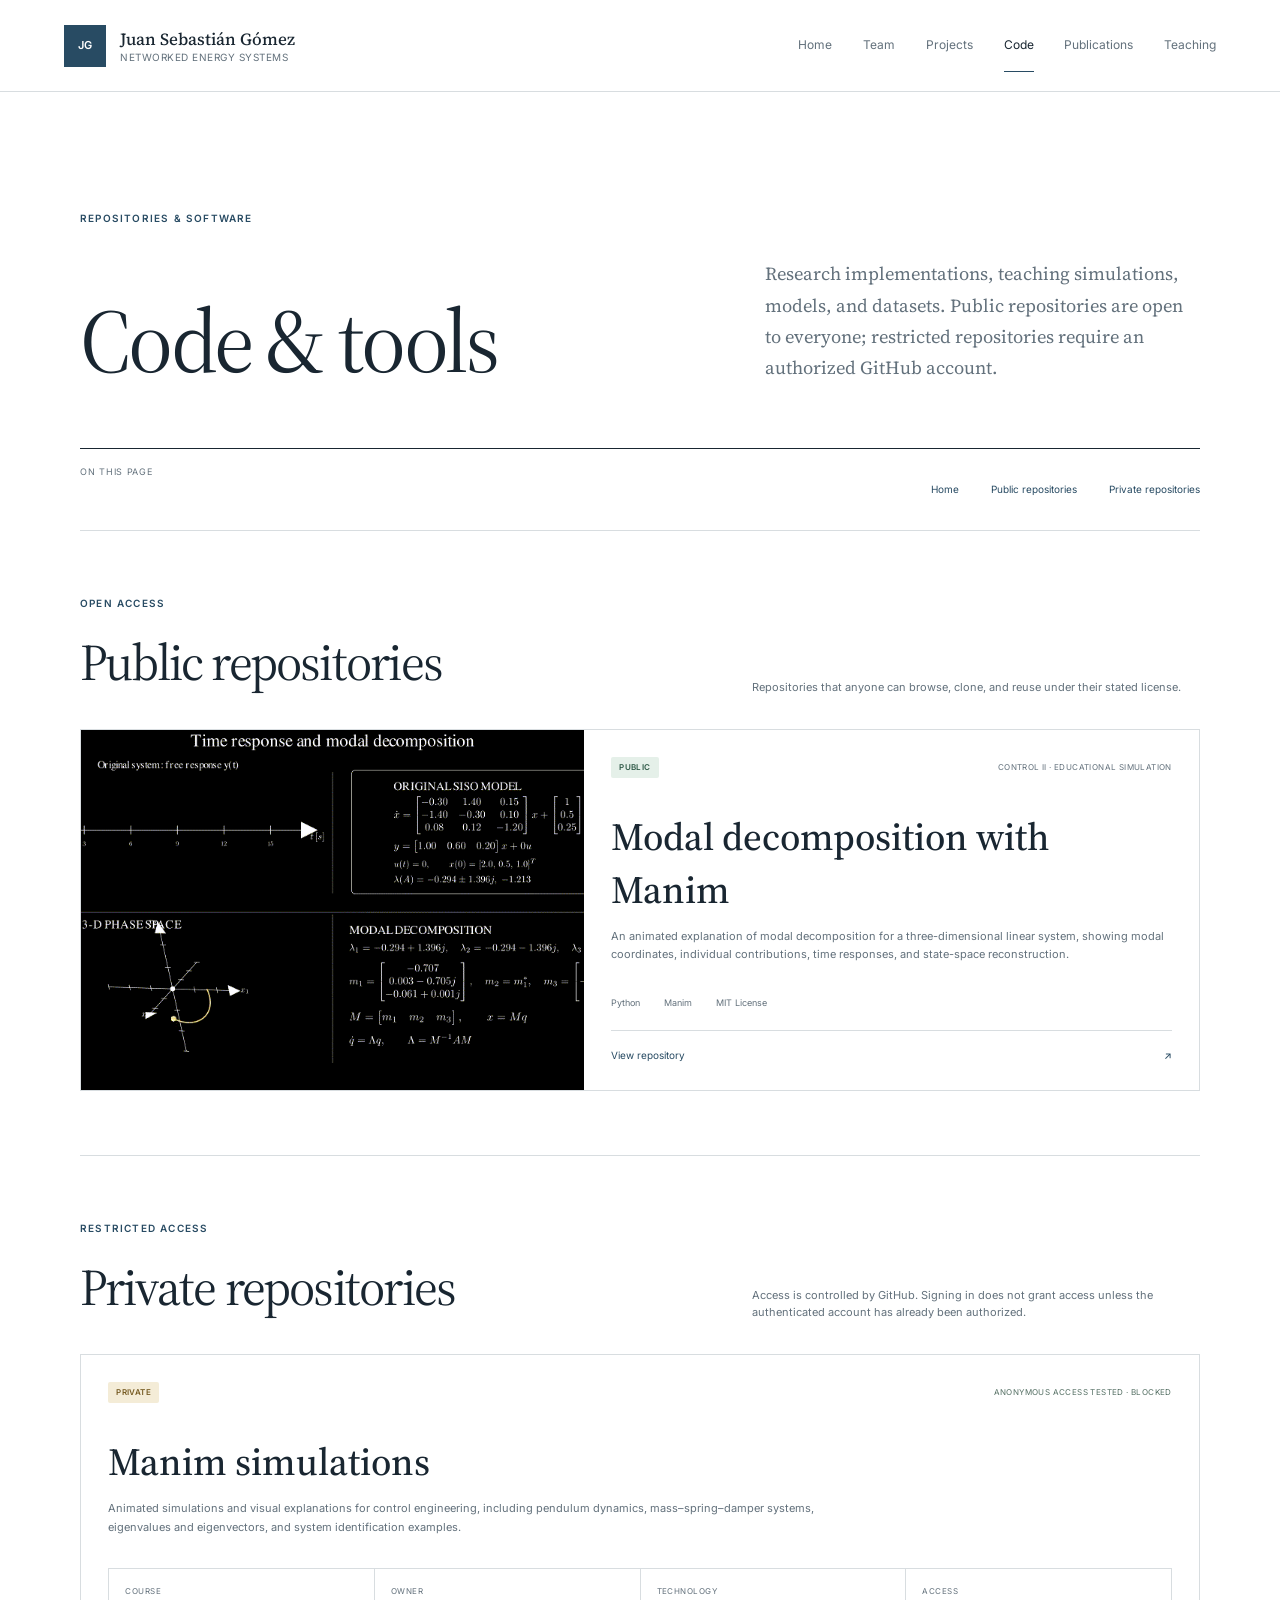
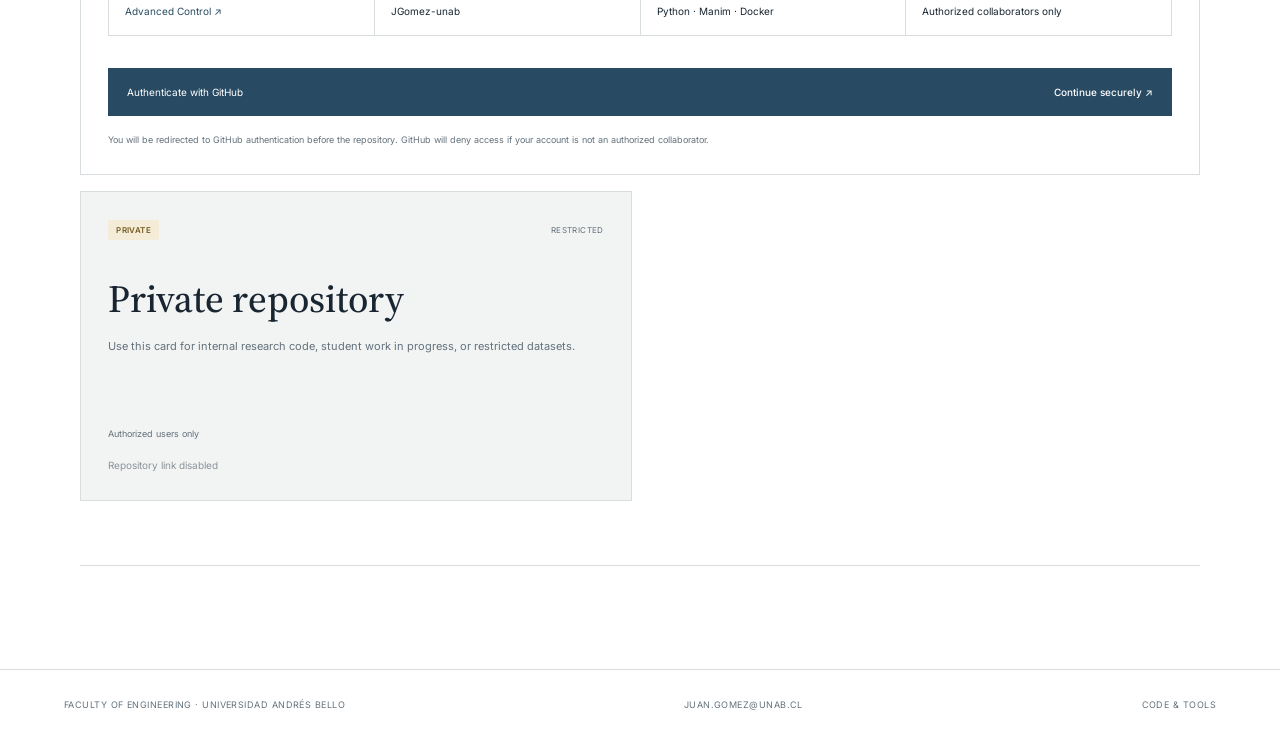
==== code.html @ e2fc790d "Publish Control II modal decomposition example" ====
<!doctype html>
<html lang="en">
<head><meta charset="UTF-8"><meta name="viewport" content="width=device-width,initial-scale=1"><meta name="description" content="Open and restricted code repositories for research and teaching in control and energy systems."><title>Code & Tools | Juan Sebastián Gómez</title><link rel="preconnect" href="https://fonts.googleapis.com"><link rel="preconnect" href="https://fonts.gstatic.com" crossorigin><link href="https://fonts.googleapis.com/css2?family=Inter:wght@400;500;600&family=Source+Serif+4:opsz,wght@8..60,400;8..60,500&display=swap" rel="stylesheet"><link rel="stylesheet" href="styles.css"></head>
<body><a class="skip-link" href="#main">Skip to content</a>
<header class="site-header"><a class="identity" href="index.html"><span class="identity-mark">JG</span><span class="identity-text"><strong>Juan Sebastián Gómez</strong><small>Networked Energy Systems</small></span></a><button class="nav-toggle" type="button" aria-expanded="false" aria-controls="site-nav">Menu</button><nav id="site-nav" aria-label="Main navigation"><a href="index.html">Home</a><a href="team.html">Team</a><a href="projects.html">Projects</a><a class="active" href="code.html">Code</a><a href="publications.html">Publications</a><a href="teaching.html">Teaching</a></nav></header>

<main id="main" class="code-page">
  <header class="listing-intro"><p class="overline">Repositories & software</p><h1>Code & tools</h1><p>Research implementations, teaching simulations, models, and datasets. Public repositories are open to everyone; restricted repositories require an authorized GitHub account.</p></header>
  <nav class="code-index" aria-label="Repository sections"><span>On this page</span><a href="index.html">Home</a><a href="#public-code">Public repositories</a><a href="#private-code">Private repositories</a></nav>

  <section class="repository-group" id="public-code" aria-labelledby="public-code-title">
    <header><p class="overline">Open access</p><h2 id="public-code-title">Public repositories</h2><p>Repositories that anyone can browse, clone, and reuse under their stated license.</p></header>
    <div class="repository-list">
      <article class="repository-card public-repository">
        <a class="repo-thumbnail" href="https://github.com/JGomez-unab/control-II-manim" target="_blank" rel="noreferrer"><img src="assets/modal-decomposition.gif" alt="Animated preview of modal decomposition showing time responses and a three-dimensional phase trajectory"></a>
        <div class="repo-card-body"><div class="repo-top"><span class="visibility public">Public</span><span>Control II · Educational simulation</span></div><h3>Modal decomposition with Manim</h3><p>An animated explanation of modal decomposition for a three-dimensional linear system, showing modal coordinates, individual contributions, time responses, and state-space reconstruction.</p><div class="repo-meta"><span>Python</span><span>Manim</span><span>MIT License</span></div><a class="public-repo-link" href="https://github.com/JGomez-unab/control-II-manim" target="_blank" rel="noreferrer">View repository <strong>↗</strong></a></div>
      </article>
    </div>
  </section>

  <section class="repository-group" id="private-code" aria-labelledby="private-code-title">
    <header><p class="overline">Restricted access</p><h2 id="private-code-title">Private repositories</h2><p>Access is controlled by GitHub. Signing in does not grant access unless the authenticated account has already been authorized.</p></header>
    <div class="repository-list">
      <article class="repository-card featured"><div class="repo-top"><span class="visibility private">Private</span><span class="verified">Anonymous access tested · blocked</span></div><h3>Manim simulations</h3><p>Animated simulations and visual explanations for control engineering, including pendulum dynamics, mass–spring–damper systems, eigenvalues and eigenvectors, and system identification examples.</p><dl class="repo-details"><div><dt>Course</dt><dd><a href="teaching.html#advanced-control">Advanced Control ↗</a></dd></div><div><dt>Owner</dt><dd>JGomez-unab</dd></div><div><dt>Technology</dt><dd>Python · Manim · Docker</dd></div><div><dt>Access</dt><dd>Authorized collaborators only</dd></div></dl><a class="secure-repo-link" href="https://github.com/login?return_to=%2FJGomez-unab%2FManim_simulations" target="_blank" rel="noreferrer"><span>Authenticate with GitHub</span><strong>Continue securely ↗</strong></a><p class="access-note">You will be redirected to GitHub authentication before the repository. GitHub will deny access if your account is not an authorized collaborator.</p></article>
      <article class="repository-card placeholder"><div class="repo-top"><span class="visibility private">Private</span><span>Restricted</span></div><h3>Private repository</h3><p>Use this card for internal research code, student work in progress, or restricted datasets.</p><div class="repo-meta"><span>Authorized users only</span></div><span class="disabled-link" aria-disabled="true">Repository link disabled</span></article>
    </div>
  </section>
</main><footer><p>Faculty of Engineering · Universidad Andrés Bello</p><p>juan.gomez@unab.cl</p><p>Code & tools</p></footer><script src="script.js"></script></body></html>
---- styles.css ----
:root{--ink:#192631;--blue:#284b63;--muted:#63717c;--line:#d8dde0;--soft:#f2f4f4;--paper:#fff;--serif:"Source Serif 4",Georgia,serif;--sans:"Inter",Arial,sans-serif}
*{box-sizing:border-box}body{margin:0;color:var(--ink);background:var(--paper);font:15px/1.6 var(--sans)}a{color:inherit;text-decoration:none}.skip-link{position:fixed;top:-5rem;left:1rem;z-index:100;padding:.7rem 1rem;background:var(--ink);color:white}.skip-link:focus{top:1rem}
.site-header{min-height:92px;padding:0 clamp(1.5rem,5vw,5rem);display:flex;align-items:center;justify-content:space-between;gap:3rem;border-bottom:1px solid var(--line)}.identity{display:flex;align-items:center;gap:.9rem}.identity-mark{width:42px;height:42px;display:grid;place-items:center;color:white;background:var(--blue);font-size:11px;font-weight:600}.identity-text{display:flex;flex-direction:column;line-height:1.35}.identity-text strong{font:500 17px var(--serif)}.identity-text small{color:var(--muted);font-size:10px;letter-spacing:.05em;text-transform:uppercase}nav{display:flex;gap:clamp(1.2rem,2.4vw,2.6rem);font-size:12px}nav a{padding:1rem 0;color:var(--muted);border-bottom:1px solid transparent}nav a:hover,nav a.active{color:var(--ink);border-color:var(--blue)}.nav-toggle{display:none;border:1px solid var(--line);background:white;padding:.5rem .8rem;font:inherit}
.home{width:min(1320px,calc(100% - clamp(3rem,10vw,10rem)));margin:auto;min-height:calc(100vh - 162px);padding:clamp(3rem,7vh,5.5rem) 0;display:grid;grid-template-columns:minmax(0,1.45fr) minmax(340px,.75fr);gap:clamp(4rem,8vw,9rem);align-items:center}.profile{display:grid;grid-template-columns:minmax(190px,31%) 1fr;gap:clamp(2rem,4vw,4rem);align-items:start}.portrait{aspect-ratio:4/5;background:var(--soft);border:1px solid var(--line);display:flex;flex-direction:column;align-items:center;justify-content:center;color:var(--muted)}.portrait span{color:#a6b0b6;font:clamp(2.5rem,5vw,4.5rem) var(--serif)}.portrait small{font-size:9px;letter-spacing:.1em;text-transform:uppercase}.overline{margin:0 0 1.2rem;color:var(--blue);font-size:10px;font-weight:600;letter-spacing:.12em;text-transform:uppercase}h1{margin:0;font:400 clamp(3.3rem,5.5vw,6rem)/.93 var(--serif);letter-spacing:-.045em}.affiliation{margin:1.5rem 0;color:var(--muted);font-size:13px}.affiliation a,.profile-links a{color:var(--blue);border-bottom:1px solid #aebdc7}.biography{max-width:660px;margin:0;color:#46545e;font:clamp(1.05rem,1.4vw,1.25rem)/1.65 var(--serif)}.profile-links{display:flex;flex-wrap:wrap;gap:.65rem 1.5rem;margin-top:1.8rem}.profile-links a{font-size:11px;font-weight:600}.profile-links a:after{content:" ↗"}
.directory{align-self:stretch;display:flex;flex-direction:column;justify-content:center;border-top:1px solid var(--ink)}.directory>.overline{margin:0;padding:1.1rem 0;border-bottom:1px solid var(--line)}.directory-link{display:grid;grid-template-columns:1fr 28px;gap:.35rem 1rem;padding:1.25rem 0;border-bottom:1px solid var(--line);transition:padding .2s,color .2s}.directory-link:hover{padding-left:.6rem;color:var(--blue)}.directory-link span{display:flex;align-items:baseline;gap:1rem}.directory-link small{width:18px;color:#89949b;font-size:9px}.directory-link strong{font:500 20px var(--serif)}.directory-link p{grid-column:1;margin:0 0 0 34px;color:var(--muted);font-size:11px}.directory-link b{grid-column:2;grid-row:1/3;align-self:center;font-size:18px;font-weight:400}
footer{min-height:70px;padding:1.2rem clamp(1.5rem,5vw,5rem);display:flex;justify-content:space-between;align-items:center;gap:2rem;border-top:1px solid var(--line);color:var(--muted);font-size:9px;letter-spacing:.05em;text-transform:uppercase}
@media(max-width:960px){.site-header{min-height:76px}.nav-toggle{display:block}nav{display:none;position:absolute;z-index:20;top:76px;left:0;right:0;padding:1rem 1.5rem;background:white;border-bottom:1px solid var(--line);flex-direction:column;gap:0}nav.open{display:flex}nav a{width:100%}.home{width:min(760px,calc(100% - 3rem));min-height:auto;grid-template-columns:1fr;gap:4rem;padding:4rem 0}.directory{min-height:390px}}
@media(max-width:600px){.identity-text small{display:none}.profile{grid-template-columns:1fr}.portrait{width:150px;aspect-ratio:1}.portrait small{display:none}h1{font-size:clamp(3.2rem,17vw,4.7rem)}footer{align-items:flex-start;flex-direction:column;gap:.25rem}footer p{margin:0}}
@media(prefers-reduced-motion:reduce){.directory-link{transition:none}}

/* Extended profile */
h1{font-size:clamp(2.9rem,4.5vw,4.8rem);line-height:.96;letter-spacing:-.04em}
.affiliation{margin:1.25rem 0}.biography{font-size:clamp(1rem,1.2vw,1.15rem);line-height:1.55}
.profile-facts{margin:1.3rem 0 0;padding:1rem 0;border-top:1px solid var(--line);border-bottom:1px solid var(--line);display:grid;gap:.5rem}
.profile-facts div{display:grid;grid-template-columns:78px 1fr;gap:.75rem}.profile-facts dt{color:var(--muted);font-size:9px;font-weight:600;letter-spacing:.07em;text-transform:uppercase}.profile-facts dd{margin:0;color:#46545e;font-size:11px}.profile-links{margin-top:1.25rem}
.profile-sidebar{display:grid;gap:1.25rem}.scheduled-events{padding-top:1rem;border-top:1px solid var(--ink)}.events-heading{display:flex;align-items:center;justify-content:space-between;gap:1rem}.events-heading h2{margin:0;font:500 16px var(--serif)}.events-heading span{color:var(--blue);font-size:12px}.events-empty{margin:.65rem 0;color:var(--muted);font-size:10px;line-height:1.55}.scheduled-events>a{color:var(--blue);font-size:9px;font-weight:600;text-transform:uppercase;letter-spacing:.05em;border-bottom:1px solid #aebdc7}
@media(max-width:600px){h1{font-size:clamp(2.8rem,14vw,4rem)}.profile-facts div{grid-template-columns:1fr;gap:.1rem}}

/* Research team page */
.team-page{width:min(1240px,calc(100% - clamp(3rem,10vw,10rem)));margin:auto;padding:clamp(4rem,8vw,7rem) 0}.page-intro{display:grid;grid-template-columns:1fr .65fr;gap:clamp(3rem,9vw,9rem);align-items:end;padding-bottom:clamp(4rem,7vw,6rem);border-bottom:1px solid var(--ink)}.page-intro .overline{grid-column:1/-1;margin-bottom:-2rem}.page-intro h1{font-size:clamp(3.5rem,6vw,6.5rem)}.page-intro>p:last-child{margin:0;color:var(--muted);font:clamp(1rem,1.3vw,1.2rem)/1.7 var(--serif)}.team-section{padding:clamp(4rem,7vw,6rem) 0;border-bottom:1px solid var(--line)}.section-title{display:grid;grid-template-columns:1fr auto;align-items:end;margin-bottom:2.5rem}.section-title .overline{grid-column:1/-1}.section-title h2{margin:0;font:400 clamp(2.4rem,4vw,4rem) var(--serif);letter-spacing:-.035em}.section-title>span{color:var(--muted);font-size:10px;text-transform:uppercase;letter-spacing:.06em}.member-grid{display:grid;grid-template-columns:repeat(4,1fr);gap:clamp(1rem,2vw,2rem)}.member-card{min-width:0}.member-photo{aspect-ratio:4/5;display:flex;align-items:center;justify-content:center;background:var(--soft);border:1px solid var(--line);color:#a6b0b6;font:400 2rem var(--serif)}.member-info{padding:1.1rem 0}.member-info p{margin:0 0 .35rem;color:var(--blue);font-size:9px;font-weight:600;text-transform:uppercase;letter-spacing:.07em}.member-info h3{margin:0;font:500 21px var(--serif)}.member-info>span{display:block;min-height:3.2em;margin:.5rem 0;color:var(--muted);font-size:11px}.member-info a{color:var(--blue);font-size:10px;font-weight:600;border-bottom:1px solid #aebdc7}.collaborator-list{display:grid;grid-template-columns:repeat(2,1fr);gap:1px;background:var(--line);border:1px solid var(--line)}.collaborator-list article{display:grid;grid-template-columns:52px 1fr 20px;align-items:center;gap:1rem;padding:1.4rem;background:white}.avatar{width:46px;height:46px;display:grid;place-items:center;background:var(--soft);color:var(--muted);font-size:10px}.collaborator-list h3{margin:0;font:500 18px var(--serif)}.collaborator-list p{margin:.2rem 0 0;color:var(--muted);font-size:10px}.alumni-list{border-top:1px solid var(--line)}.alumni-list article{display:grid;grid-template-columns:70px 1fr 1.2fr 1.2fr 20px;gap:1.5rem;align-items:center;padding:1rem 0;border-bottom:1px solid var(--line)}.alumni-list span{color:var(--muted);font-size:10px}.alumni-list h3{margin:0;font:500 17px var(--serif)}.alumni-list p{margin:0;color:var(--muted);font-size:10px}.gallery-callout{margin-top:clamp(4rem,8vw,7rem);padding:clamp(2rem,5vw,4rem);display:flex;align-items:flex-end;justify-content:space-between;gap:2rem;background:var(--blue);color:white}.gallery-callout .overline{color:#c8d7e0}.gallery-callout h2{margin:.5rem 0 2rem;font:400 clamp(2.5rem,5vw,5rem)/1 var(--serif);letter-spacing:-.035em}.gallery-callout span{font-size:10px;text-transform:uppercase;letter-spacing:.08em;border-bottom:1px solid #aebdc7;padding-bottom:.25rem}.gallery-callout strong{font-size:clamp(2rem,5vw,5rem);font-weight:400}
.section-nav{position:sticky;top:0;z-index:10;display:flex;align-items:center;gap:clamp(1rem,3vw,2.5rem);padding:1rem 0;background:rgba(255,255,255,.96);border-bottom:1px solid var(--line);backdrop-filter:blur(10px)}.section-nav span{margin-right:auto;color:var(--muted);font-size:9px;font-weight:600;letter-spacing:.08em;text-transform:uppercase}.section-nav a{padding:.25rem 0;color:var(--muted);font-size:10px;border-bottom:1px solid transparent}.section-nav a:hover,.section-nav a:focus{color:var(--blue);border-color:var(--blue)}.team-section,.gallery-callout{scroll-margin-top:65px}
@media(max-width:900px){.page-intro{grid-template-columns:1fr}.page-intro .overline{margin-bottom:0}.member-grid{grid-template-columns:repeat(2,1fr)}.alumni-list article{grid-template-columns:55px 1fr 20px}.alumni-list p{grid-column:2}.collaborator-list{grid-template-columns:1fr}}
@media(max-width:520px){.team-page{width:calc(100% - 3rem)}.member-grid{grid-template-columns:1fr 1fr;gap:1.5rem 1rem}.member-info h3{font-size:17px}.section-title{display:block}.section-title>span{display:block;margin-top:.5rem}.gallery-callout{align-items:flex-start}}
@media(max-width:700px){.section-nav{margin-left:-1.5rem;margin-right:-1.5rem;padding-left:1.5rem;padding-right:1.5rem;overflow-x:auto;white-space:nowrap}.section-nav span{display:none}.section-nav a{flex:0 0 auto}}

/* Projects, publications, and student profile */
.projects-page,.publications-page,.student-page{width:min(1120px,calc(100% - clamp(3rem,10vw,10rem)));margin:auto;padding:clamp(4rem,8vw,7rem) 0}.listing-intro{display:grid;grid-template-columns:1fr .7fr;gap:4rem;align-items:end;padding-bottom:4rem;border-bottom:1px solid var(--ink)}.listing-intro .overline{grid-column:1/-1;margin-bottom:-2rem}.listing-intro h1{font-size:clamp(4rem,7vw,7rem)}.listing-intro>p:last-child{margin:0;color:var(--muted);font:1.15rem/1.7 var(--serif)}.listing-intro a{color:var(--blue);border-bottom:1px solid #aebdc7}.project-index,.publication-index{position:sticky;top:0;z-index:8;display:flex;gap:2rem;padding:1rem 0;background:rgba(255,255,255,.96);border-bottom:1px solid var(--line);backdrop-filter:blur(10px)}.project-index span,.publication-index span{margin-right:auto;color:var(--muted);font-size:9px;text-transform:uppercase;letter-spacing:.08em}.project-index a,.publication-index a{font-size:10px;color:var(--blue)}.project-detail{padding:5rem 0;border-bottom:1px solid var(--ink);scroll-margin-top:55px}.project-detail>header{display:grid;grid-template-columns:1fr auto;gap:2rem}.project-meta{margin:0 0 .75rem;color:var(--blue);font-size:9px;text-transform:uppercase;letter-spacing:.08em}.project-detail h2{max-width:800px;margin:0;font:400 clamp(2.3rem,4vw,4rem)/1.05 var(--serif);letter-spacing:-.035em}.project-number{font:400 3rem var(--serif);color:#aab3b9}.project-columns{display:grid;grid-template-columns:1.2fr .8fr;gap:clamp(3rem,8vw,8rem);margin:3rem 0}.project-detail h3{margin:0 0 1rem;font-size:10px;text-transform:uppercase;letter-spacing:.08em}.project-columns p{margin:0;color:#46545e;font:1.05rem/1.7 var(--serif)}.people-list{list-style:none;margin:0;padding:0;border-top:1px solid var(--line)}.people-list li{display:flex;justify-content:space-between;gap:1rem;padding:.7rem 0;border-bottom:1px solid var(--line);font-size:11px}.people-list small{color:var(--muted)}.people-list a{color:var(--blue)}.project-output{margin-top:3rem}.project-output>a{display:grid;grid-template-columns:65px 1fr;gap:.2rem 1.5rem;padding:1.2rem 0;border-top:1px solid var(--line)}.project-output>a:last-child{border-bottom:1px solid var(--line)}.project-output>a>span{grid-row:1/3;color:var(--blue);font-size:9px;text-transform:uppercase}.project-output strong{font:500 17px var(--serif)}.project-output small{color:var(--muted);font-size:10px}.project-memories{margin-top:3rem}.project-memories>div{display:grid;grid-template-columns:90px 1fr 1fr;gap:1rem;padding:1rem;background:var(--soft);border:1px solid var(--line)}.project-memories span{color:var(--blue);font-size:9px;text-transform:uppercase}.project-memories strong{font:500 15px var(--serif)}.project-memories small{color:var(--muted)}.project-memories a{color:var(--blue)}
.project-group{padding-top:4rem;scroll-margin-top:55px}.project-group-title{padding-bottom:2rem;border-bottom:1px solid var(--line)}.project-group-title .overline{margin-bottom:.65rem}.project-group-title>h2{margin:0;font:400 clamp(2.5rem,4vw,4rem) var(--serif);letter-spacing:-.035em}.project-group-title>p:last-child:not(.overline){max-width:560px;margin:1rem 0 0;color:var(--muted);font-size:11px}.former-projects{margin-top:2rem}.former-projects .project-detail:last-child{border-bottom:0}
.publication-year{display:grid;grid-template-columns:150px 1fr;gap:3rem;padding:4rem 0;border-bottom:1px solid var(--line);scroll-margin-top:55px}.publication-year>h2{margin:0;font:400 2.5rem var(--serif);transform:translateX(-2rem)}.bibliography{border-top:1px solid var(--line)}.bibliography>a{display:grid;grid-template-columns:45px 1fr 20px;gap:1rem;padding:1.25rem 0;border-bottom:1px solid var(--line)}.bibliography>a>span{color:var(--muted);font-size:9px}.bibliography h3{margin:0;font:500 17px/1.35 var(--serif)}.bibliography p{margin:.4rem 0 0;color:var(--muted);font-size:10px}.bibliography em{display:block;margin:.25rem 0;color:#46545e;font-size:9px;font-style:normal;font-weight:600}.bibliography small{display:block;color:var(--blue);font-size:9px}.bibliography b{font-weight:400}
.conference-heading{padding:5rem 0 2rem;border-bottom:1px solid var(--ink);scroll-margin-top:55px}.conference-heading .overline{margin-bottom:.5rem}.conference-heading h2{margin:0;color:var(--blue);font:400 clamp(3rem,5vw,5rem) var(--serif);letter-spacing:-.04em}.conference-year{padding-top:3rem}.bibliography .citation{display:grid;grid-template-columns:45px 1fr 20px;gap:1rem;padding:1.25rem 0;border-bottom:1px solid var(--line)}.bibliography .citation>span{color:var(--muted);font-size:9px}.bibliography .citation h3{margin:0;font:500 17px/1.35 var(--serif)}.bibliography .citation p{margin:.4rem 0 0;color:var(--muted);font-size:10px}.bibliography .citation small{color:var(--blue);font-size:9px}.citation.pending{background:var(--soft);padding-left:1rem;padding-right:1rem}
.back-link{display:inline-block;margin-bottom:3rem;color:var(--blue);font-size:10px}.student-hero{display:grid;grid-template-columns:260px 1fr;gap:clamp(3rem,7vw,7rem);align-items:center;padding-bottom:4rem;border-bottom:1px solid var(--ink)}.student-photo{aspect-ratio:4/5;display:grid;place-items:center;background:var(--soft);border:1px solid var(--line);color:#a6b0b6;font:2rem var(--serif)}.student-hero h1{font-size:clamp(3.5rem,6vw,6rem)}.student-lead{max-width:650px;color:#46545e;font:1.2rem/1.6 var(--serif)}.student-contact{display:flex;flex-wrap:wrap;gap:1.5rem}.student-contact a{color:var(--blue);font-size:10px;border-bottom:1px solid #aebdc7}.student-content{display:grid;grid-template-columns:1fr 1fr;gap:clamp(3rem,8vw,8rem);padding:4rem 0}.student-content h2{margin:.5rem 0 1rem;font:400 2.5rem var(--serif)}.student-content>section>p:not(.overline){color:var(--muted);font:1rem/1.7 var(--serif)}.student-facts{margin-top:2rem;border-top:1px solid var(--line)}.student-facts div{display:grid;grid-template-columns:110px 1fr;gap:1rem;padding:.8rem 0;border-bottom:1px solid var(--line)}.student-facts dt{color:var(--muted);font-size:9px;text-transform:uppercase}.student-facts dd{margin:0;font-size:11px}.student-project{display:block;padding:1.2rem;background:var(--soft);border:1px solid var(--line)}.student-project strong{display:block;font:500 17px var(--serif)}.student-project span{display:block;margin-top:.7rem;color:var(--blue);font-size:9px;text-transform:uppercase}.student-content .subheading{margin-top:3rem}.empty-record{padding:1rem;border-top:1px solid var(--line);border-bottom:1px solid var(--line);font-family:var(--sans)!important;font-size:10px!important}
@media(max-width:760px){.listing-intro,.student-hero,.student-content,.project-columns{grid-template-columns:1fr}.listing-intro .overline{margin-bottom:0}.project-index,.publication-index{margin-left:-1.5rem;margin-right:-1.5rem;padding-left:1.5rem;padding-right:1.5rem;overflow-x:auto;white-space:nowrap}.project-index span,.publication-index span{display:none}.project-memories>div{grid-template-columns:1fr}.publication-year{grid-template-columns:1fr;gap:1rem}.publication-year>h2{transform:none}.student-photo{width:180px}.student-facts div{grid-template-columns:90px 1fr}}

/* Teaching */
.teaching-page{width:min(1120px,calc(100% - clamp(3rem,10vw,10rem)));margin:auto;padding:clamp(4rem,8vw,7rem) 0}.teaching-index{position:sticky;top:0;z-index:8;display:flex;gap:2rem;padding:1rem 0;background:rgba(255,255,255,.96);border-bottom:1px solid var(--line);backdrop-filter:blur(10px)}.teaching-index span{margin-right:auto;color:var(--muted);font-size:9px;text-transform:uppercase;letter-spacing:.08em}.teaching-index a{color:var(--blue);font-size:10px}.course-group{padding-top:4rem;scroll-margin-top:55px}.course-group-title{padding-bottom:2rem;border-bottom:1px solid var(--ink)}.course-group-title .overline{margin-bottom:.5rem}.course-group-title h2{margin:0;font:400 clamp(2.5rem,4vw,4rem) var(--serif);letter-spacing:-.035em}.course-card{display:grid;grid-template-columns:100px minmax(0,1fr) 190px;gap:clamp(2rem,5vw,5rem);padding:2.5rem 0;border-bottom:1px solid var(--line)}.course-code>span{display:block;color:#aab3b9;font:400 2.5rem var(--serif)}.course-code>small{display:block;margin-top:.5rem;color:var(--muted);font-size:8px;text-transform:uppercase;letter-spacing:.06em}.course-main>p:first-child{margin:0 0 .5rem;color:var(--blue);font-size:9px;text-transform:uppercase;letter-spacing:.07em}.course-main h2{margin:0;font:500 clamp(1.8rem,3vw,2.8rem) var(--serif)}.course-main>p:not(:first-child){max-width:650px;margin:1rem 0;color:#46545e;font:1rem/1.65 var(--serif)}.course-topics{display:flex;flex-wrap:wrap;gap:.4rem}.course-topics span{padding:.3rem .55rem;background:var(--soft);border:1px solid var(--line);color:var(--muted);font-size:8px;text-transform:uppercase;letter-spacing:.04em}.course-card aside{border-left:1px solid var(--line);padding-left:1.5rem}.course-card aside h3{margin:0 0 .7rem;font-size:9px;text-transform:uppercase;letter-spacing:.08em}.course-card aside a{display:flex;justify-content:space-between;gap:.5rem;padding:.55rem 0;border-bottom:1px solid var(--line);color:var(--blue);font-size:9px}.course-card aside a span{color:var(--muted);font-size:8px}.course-card aside p{color:var(--muted);font-size:10px}
@media(max-width:760px){.teaching-index{margin-left:-1.5rem;margin-right:-1.5rem;padding-left:1.5rem;padding-right:1.5rem;overflow-x:auto;white-space:nowrap}.teaching-index>span{display:none}.course-card{grid-template-columns:55px 1fr}.course-card aside{grid-column:2;border-left:0;padding-left:0}.course-code>span{font-size:2rem}}

/* Code repositories */
.code-page{width:min(1120px,calc(100% - clamp(3rem,10vw,10rem)));margin:auto;padding:clamp(4rem,8vw,7rem) 0}.code-index{position:sticky;top:0;z-index:8;display:flex;gap:2rem;padding:1rem 0;background:rgba(255,255,255,.96);border-bottom:1px solid var(--line);backdrop-filter:blur(10px)}.code-index>span{margin-right:auto;color:var(--muted);font-size:9px;text-transform:uppercase;letter-spacing:.08em}.code-index a{color:var(--blue);font-size:10px}.repository-group{padding:4rem 0;border-bottom:1px solid var(--line);scroll-margin-top:55px}.repository-group>header{display:grid;grid-template-columns:1fr .7fr;gap:2rem;align-items:end;margin-bottom:2rem}.repository-group>header .overline{grid-column:1/-1;margin-bottom:-1rem}.repository-group>header h2{margin:0;font:400 clamp(2.5rem,4vw,4rem) var(--serif);letter-spacing:-.035em}.repository-group>header>p:last-child{margin:0;color:var(--muted);font-size:11px}.repository-list{display:grid;grid-template-columns:repeat(2,1fr);gap:1rem}.repository-card{min-height:310px;padding:1.7rem;border:1px solid var(--line);display:flex;flex-direction:column}.repository-card.featured{grid-column:1/-1;min-height:0}.repo-top{display:flex;align-items:center;justify-content:space-between;gap:1rem;color:var(--muted);font-size:8px;text-transform:uppercase;letter-spacing:.05em}.visibility{padding:.25rem .5rem;border-radius:2px;font-weight:600}.visibility.public{color:#315b49;background:#e5f0e9}.visibility.private{color:#775c24;background:#f4ecd7}.verified{color:#557064}.repository-card h3{margin:2rem 0 .7rem;font:500 clamp(1.6rem,3vw,2.5rem) var(--serif)}.repository-card>p{max-width:760px;margin:0;color:var(--muted);font-size:11px;line-height:1.7}.repo-meta{display:flex;gap:1.5rem;margin-top:auto;padding-top:2rem;color:var(--muted);font-size:9px}.disabled-link{display:inline-block;margin-top:1rem;color:#8b949a;font-size:10px}.repo-details{display:grid;grid-template-columns:repeat(4,1fr);gap:1px;margin:2rem 0;background:var(--line);border:1px solid var(--line)}.repo-details div{padding:1rem;background:white}.repo-details dt{color:var(--muted);font-size:8px;text-transform:uppercase;letter-spacing:.06em}.repo-details dd{margin:.3rem 0 0;font-size:10px}.repo-details a{color:var(--blue)}.secure-repo-link{display:flex;align-items:center;justify-content:space-between;gap:1rem;padding:1rem 1.2rem;background:var(--blue);color:white;font-size:10px}.secure-repo-link strong{font-weight:500}.access-note{margin-top:1rem!important;font-size:9px!important}.repository-card.placeholder{background:var(--soft)}
.repository-card.public-repository{grid-column:1/-1;padding:0;display:grid;grid-template-columns:minmax(320px,.9fr) 1.1fr;overflow:hidden}.repo-thumbnail{display:block;min-height:320px;background:#000}.repo-thumbnail img{width:100%;height:100%;display:block;object-fit:cover}.repo-card-body{padding:1.7rem;display:flex;flex-direction:column}.repo-card-body h3{margin:2rem 0 .7rem;font:500 clamp(1.6rem,3vw,2.5rem) var(--serif)}.repo-card-body>p{margin:0;color:var(--muted);font-size:11px;line-height:1.7}.public-repo-link{display:flex;justify-content:space-between;margin-top:1.2rem;padding-top:1rem;border-top:1px solid var(--line);color:var(--blue);font-size:10px}.public-repo-link strong{font-weight:500}
@media(max-width:760px){.code-index{margin-left:-1.5rem;margin-right:-1.5rem;padding-left:1.5rem;padding-right:1.5rem;overflow-x:auto;white-space:nowrap}.code-index>span{display:none}.repository-group>header,.repository-list{grid-template-columns:1fr}.repository-group>header .overline{margin-bottom:0}.repository-card.featured{grid-column:auto}.repository-card.public-repository{grid-column:auto;grid-template-columns:1fr}.repo-thumbnail{min-height:220px}.repo-details{grid-template-columns:1fr 1fr}.secure-repo-link{align-items:flex-start;flex-direction:column}}
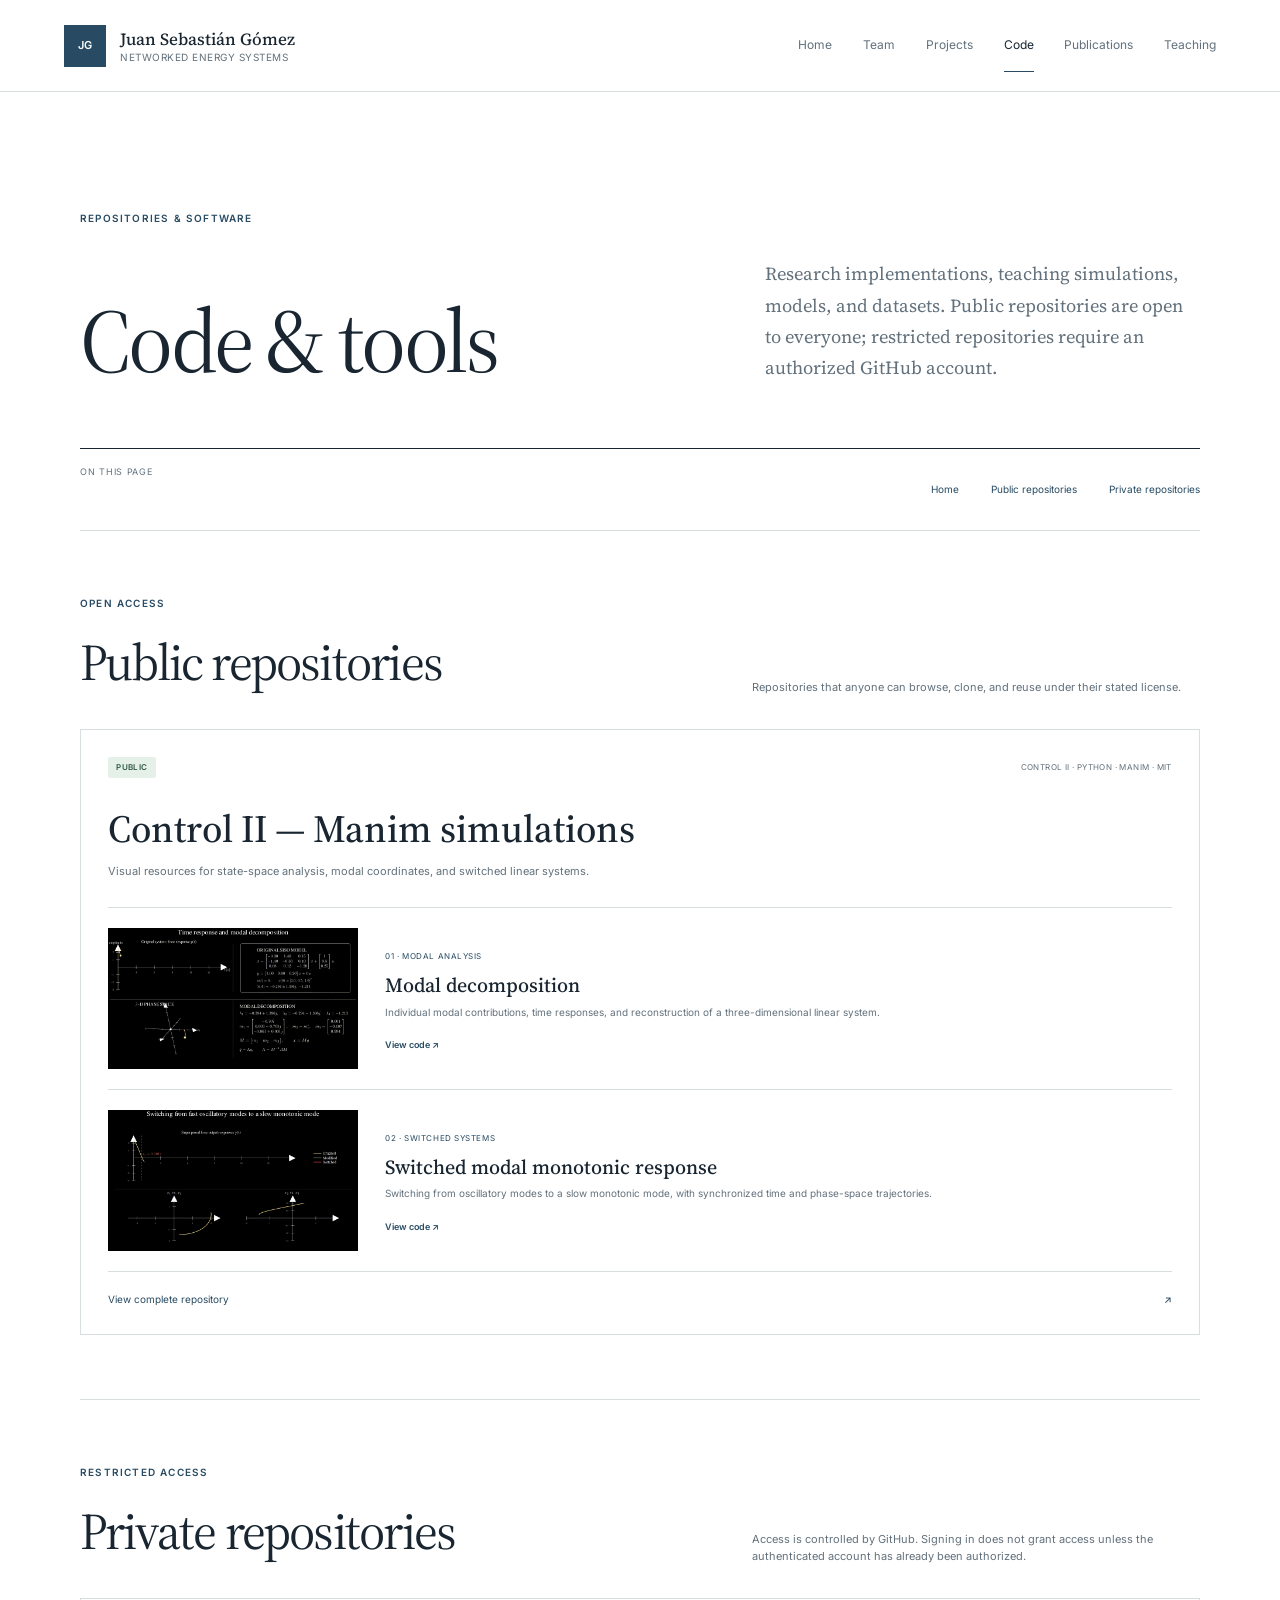
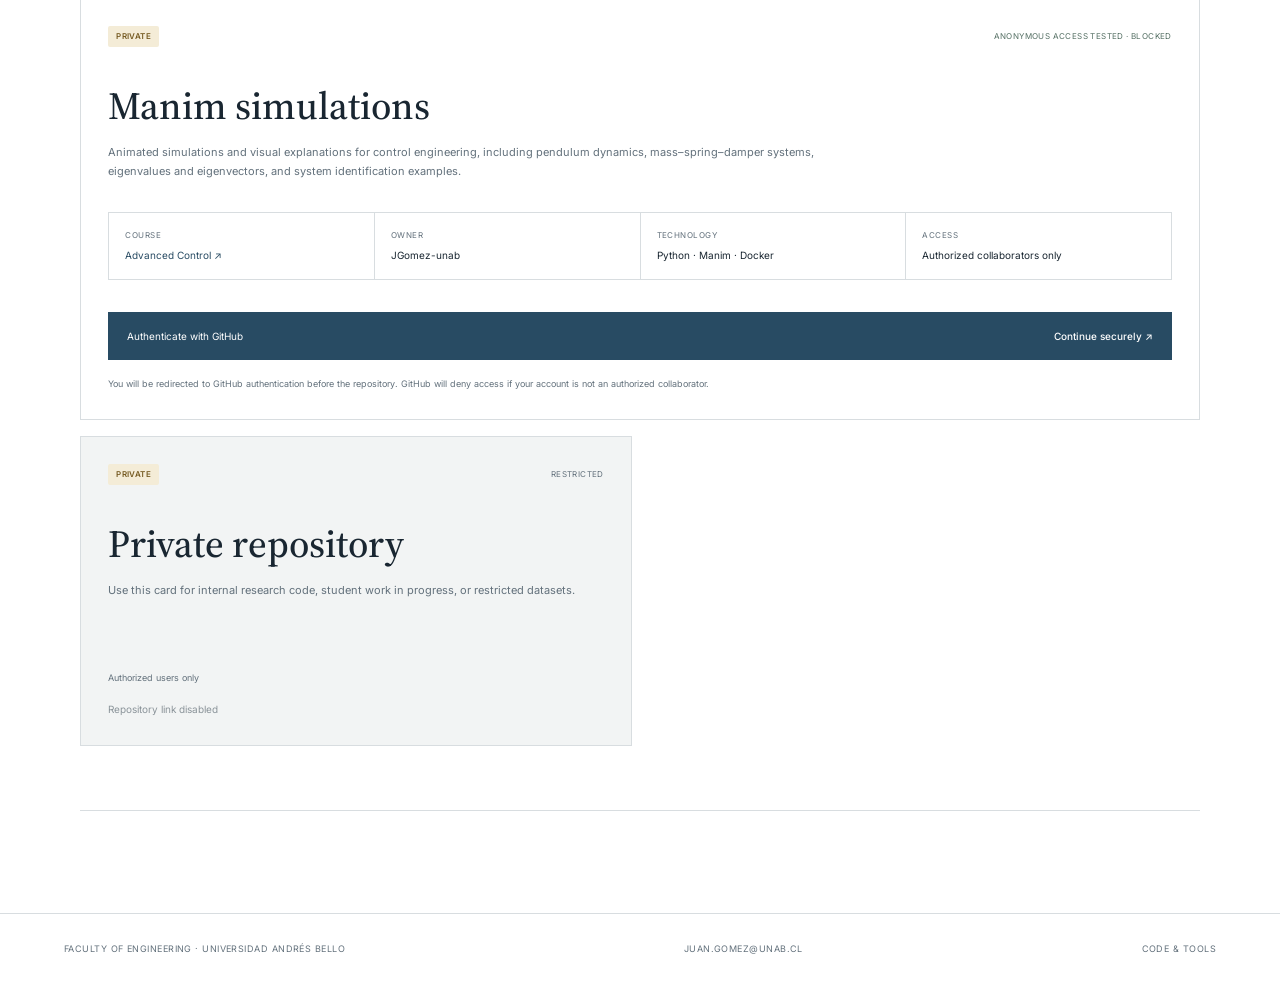
==== commit e1999f54: "Add switched modal animation to code gallery" ====
--- a/code.html
+++ b/code.html
@@ -12,8 +12,12 @@
     <header><p class="overline">Open access</p><h2 id="public-code-title">Public repositories</h2><p>Repositories that anyone can browse, clone, and reuse under their stated license.</p></header>
     <div class="repository-list">
       <article class="repository-card public-repository">
-        <a class="repo-thumbnail" href="https://github.com/JGomez-unab/control-II-manim" target="_blank" rel="noreferrer"><img src="assets/modal-decomposition.gif" alt="Animated preview of modal decomposition showing time responses and a three-dimensional phase trajectory"></a>
-        <div class="repo-card-body"><div class="repo-top"><span class="visibility public">Public</span><span>Control II · Educational simulation</span></div><h3>Modal decomposition with Manim</h3><p>An animated explanation of modal decomposition for a three-dimensional linear system, showing modal coordinates, individual contributions, time responses, and state-space reconstruction.</p><div class="repo-meta"><span>Python</span><span>Manim</span><span>MIT License</span></div><a class="public-repo-link" href="https://github.com/JGomez-unab/control-II-manim" target="_blank" rel="noreferrer">View repository <strong>↗</strong></a></div>
+        <header class="repo-card-heading"><div class="repo-top"><span class="visibility public">Public</span><span>Control II · Python · Manim · MIT</span></div><h3>Control II — Manim simulations</h3><p>Visual resources for state-space analysis, modal coordinates, and switched linear systems.</p></header>
+        <div class="simulation-list">
+          <a class="simulation-row" href="https://github.com/JGomez-unab/control-II-manim/blob/master/modal_decomposition.py" target="_blank" rel="noreferrer"><img src="assets/modal-decomposition.gif" alt="Animated preview of modal decomposition"><div><span>01 · Modal analysis</span><h4>Modal decomposition</h4><p>Individual modal contributions, time responses, and reconstruction of a three-dimensional linear system.</p><strong>View code ↗</strong></div></a>
+          <a class="simulation-row" href="https://github.com/JGomez-unab/control-II-manim/blob/master/switched_modal_monotonic.py" target="_blank" rel="noreferrer"><img src="assets/switched-modal-monotonic.gif" alt="Animated preview of a switched modal state-space response"><div><span>02 · Switched systems</span><h4>Switched modal monotonic response</h4><p>Switching from oscillatory modes to a slow monotonic mode, with synchronized time and phase-space trajectories.</p><strong>View code ↗</strong></div></a>
+        </div>
+        <a class="public-repo-link" href="https://github.com/JGomez-unab/control-II-manim" target="_blank" rel="noreferrer">View complete repository <strong>↗</strong></a>
       </article>
     </div>
   </section>
--- a/styles.css
+++ b/styles.css
@@ -37,5 +37,5 @@
 
 /* Code repositories */
 .code-page{width:min(1120px,calc(100% - clamp(3rem,10vw,10rem)));margin:auto;padding:clamp(4rem,8vw,7rem) 0}.code-index{position:sticky;top:0;z-index:8;display:flex;gap:2rem;padding:1rem 0;background:rgba(255,255,255,.96);border-bottom:1px solid var(--line);backdrop-filter:blur(10px)}.code-index>span{margin-right:auto;color:var(--muted);font-size:9px;text-transform:uppercase;letter-spacing:.08em}.code-index a{color:var(--blue);font-size:10px}.repository-group{padding:4rem 0;border-bottom:1px solid var(--line);scroll-margin-top:55px}.repository-group>header{display:grid;grid-template-columns:1fr .7fr;gap:2rem;align-items:end;margin-bottom:2rem}.repository-group>header .overline{grid-column:1/-1;margin-bottom:-1rem}.repository-group>header h2{margin:0;font:400 clamp(2.5rem,4vw,4rem) var(--serif);letter-spacing:-.035em}.repository-group>header>p:last-child{margin:0;color:var(--muted);font-size:11px}.repository-list{display:grid;grid-template-columns:repeat(2,1fr);gap:1rem}.repository-card{min-height:310px;padding:1.7rem;border:1px solid var(--line);display:flex;flex-direction:column}.repository-card.featured{grid-column:1/-1;min-height:0}.repo-top{display:flex;align-items:center;justify-content:space-between;gap:1rem;color:var(--muted);font-size:8px;text-transform:uppercase;letter-spacing:.05em}.visibility{padding:.25rem .5rem;border-radius:2px;font-weight:600}.visibility.public{color:#315b49;background:#e5f0e9}.visibility.private{color:#775c24;background:#f4ecd7}.verified{color:#557064}.repository-card h3{margin:2rem 0 .7rem;font:500 clamp(1.6rem,3vw,2.5rem) var(--serif)}.repository-card>p{max-width:760px;margin:0;color:var(--muted);font-size:11px;line-height:1.7}.repo-meta{display:flex;gap:1.5rem;margin-top:auto;padding-top:2rem;color:var(--muted);font-size:9px}.disabled-link{display:inline-block;margin-top:1rem;color:#8b949a;font-size:10px}.repo-details{display:grid;grid-template-columns:repeat(4,1fr);gap:1px;margin:2rem 0;background:var(--line);border:1px solid var(--line)}.repo-details div{padding:1rem;background:white}.repo-details dt{color:var(--muted);font-size:8px;text-transform:uppercase;letter-spacing:.06em}.repo-details dd{margin:.3rem 0 0;font-size:10px}.repo-details a{color:var(--blue)}.secure-repo-link{display:flex;align-items:center;justify-content:space-between;gap:1rem;padding:1rem 1.2rem;background:var(--blue);color:white;font-size:10px}.secure-repo-link strong{font-weight:500}.access-note{margin-top:1rem!important;font-size:9px!important}.repository-card.placeholder{background:var(--soft)}
-.repository-card.public-repository{grid-column:1/-1;padding:0;display:grid;grid-template-columns:minmax(320px,.9fr) 1.1fr;overflow:hidden}.repo-thumbnail{display:block;min-height:320px;background:#000}.repo-thumbnail img{width:100%;height:100%;display:block;object-fit:cover}.repo-card-body{padding:1.7rem;display:flex;flex-direction:column}.repo-card-body h3{margin:2rem 0 .7rem;font:500 clamp(1.6rem,3vw,2.5rem) var(--serif)}.repo-card-body>p{margin:0;color:var(--muted);font-size:11px;line-height:1.7}.public-repo-link{display:flex;justify-content:space-between;margin-top:1.2rem;padding-top:1rem;border-top:1px solid var(--line);color:var(--blue);font-size:10px}.public-repo-link strong{font-weight:500}
-@media(max-width:760px){.code-index{margin-left:-1.5rem;margin-right:-1.5rem;padding-left:1.5rem;padding-right:1.5rem;overflow-x:auto;white-space:nowrap}.code-index>span{display:none}.repository-group>header,.repository-list{grid-template-columns:1fr}.repository-group>header .overline{margin-bottom:0}.repository-card.featured{grid-column:auto}.repository-card.public-repository{grid-column:auto;grid-template-columns:1fr}.repo-thumbnail{min-height:220px}.repo-details{grid-template-columns:1fr 1fr}.secure-repo-link{align-items:flex-start;flex-direction:column}}
+.repository-card.public-repository{grid-column:1/-1;padding:1.7rem;display:block;min-height:0}.repo-card-heading h3{margin:1.5rem 0 .5rem;font:500 clamp(1.6rem,3vw,2.5rem) var(--serif)}.repo-card-heading>p{margin:0;color:var(--muted);font-size:11px}.simulation-list{margin-top:1.7rem;border-top:1px solid var(--line)}.simulation-row{display:grid;grid-template-columns:250px 1fr;gap:1.7rem;align-items:center;padding:1.25rem 0;border-bottom:1px solid var(--line)}.simulation-row img{width:250px;aspect-ratio:16/9;display:block;object-fit:cover;background:#000}.simulation-row>div>span{color:var(--blue);font-size:8px;text-transform:uppercase;letter-spacing:.07em}.simulation-row h4{margin:.3rem 0;font:500 20px var(--serif)}.simulation-row p{margin:0 0 .7rem;max-width:590px;color:var(--muted);font-size:10px;line-height:1.6}.simulation-row strong{color:var(--blue);font-size:9px;font-weight:600}.public-repo-link{display:flex;justify-content:space-between;margin-top:1.2rem;color:var(--blue);font-size:10px}.public-repo-link strong{font-weight:500}
+@media(max-width:760px){.code-index{margin-left:-1.5rem;margin-right:-1.5rem;padding-left:1.5rem;padding-right:1.5rem;overflow-x:auto;white-space:nowrap}.code-index>span{display:none}.repository-group>header,.repository-list{grid-template-columns:1fr}.repository-group>header .overline{margin-bottom:0}.repository-card.featured{grid-column:auto}.repository-card.public-repository{grid-column:auto}.simulation-row{grid-template-columns:1fr}.simulation-row img{width:100%;max-width:360px}.repo-details{grid-template-columns:1fr 1fr}.secure-repo-link{align-items:flex-start;flex-direction:column}}
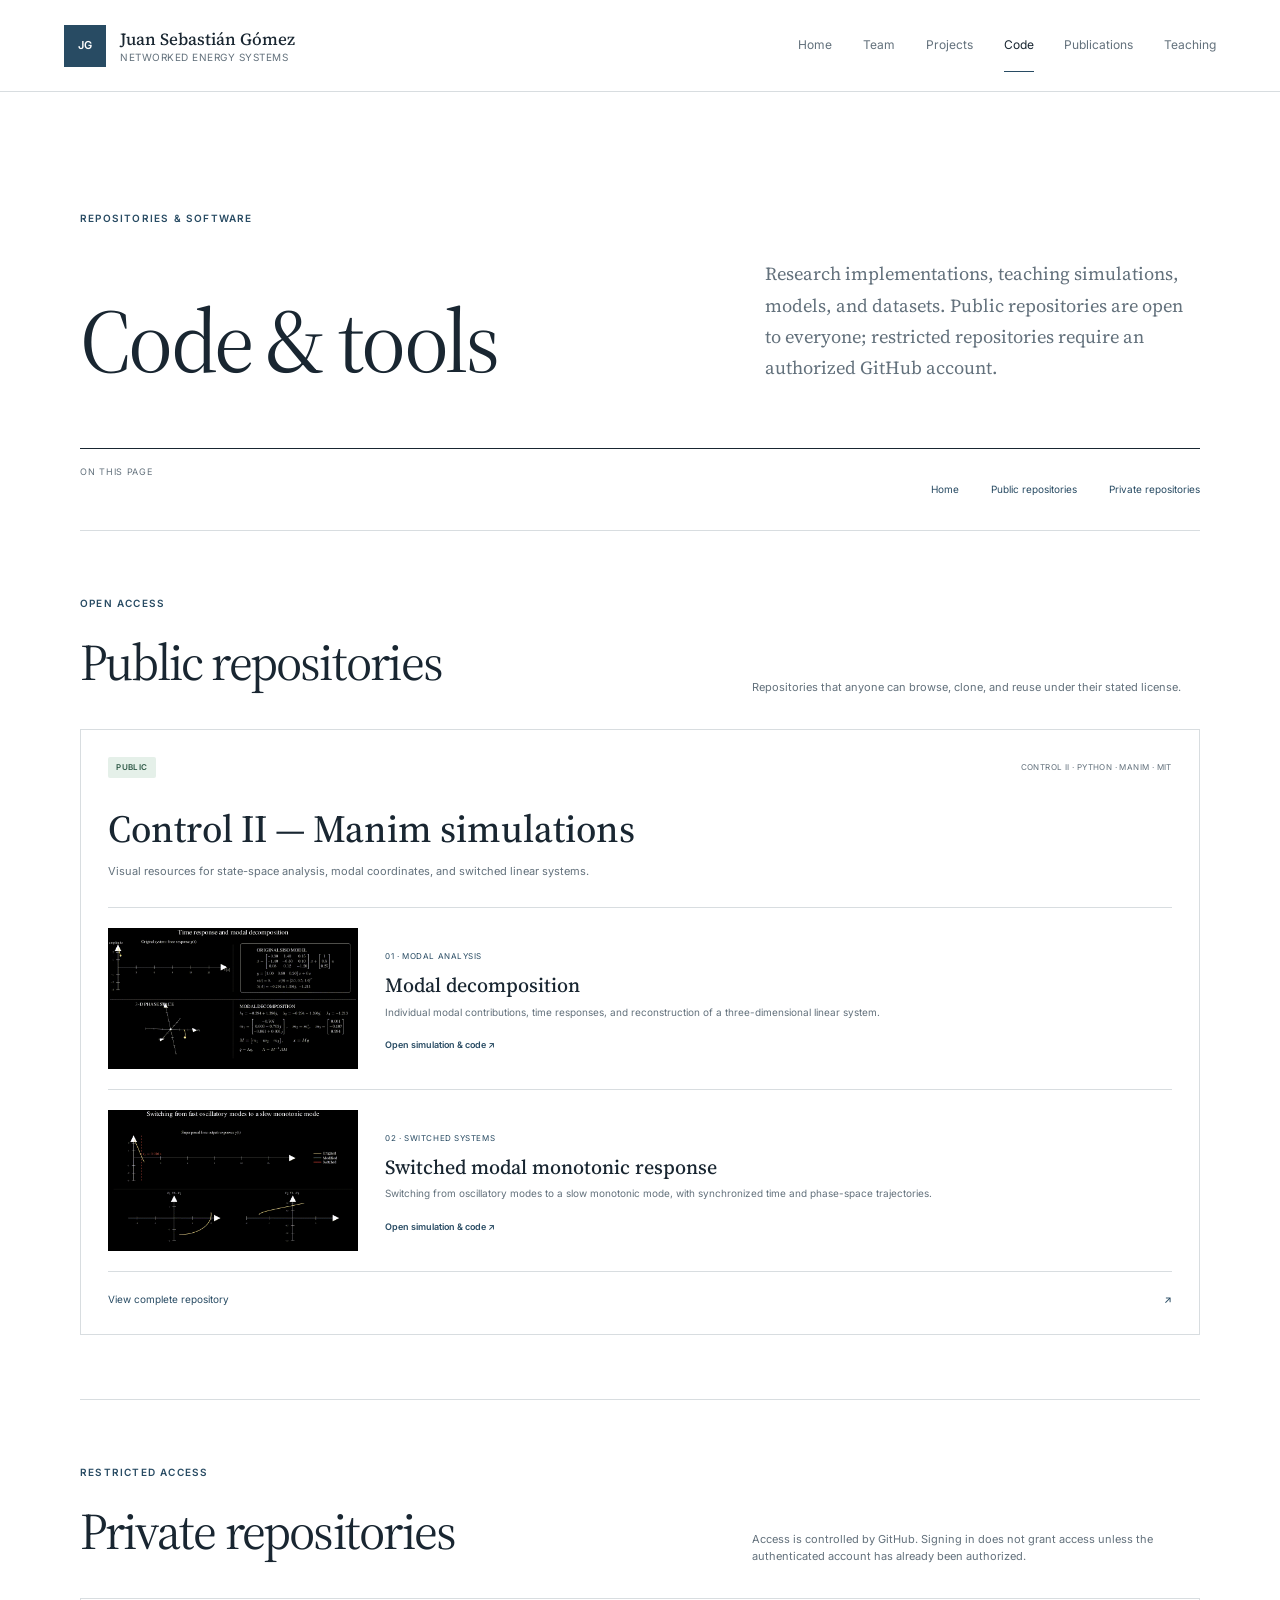
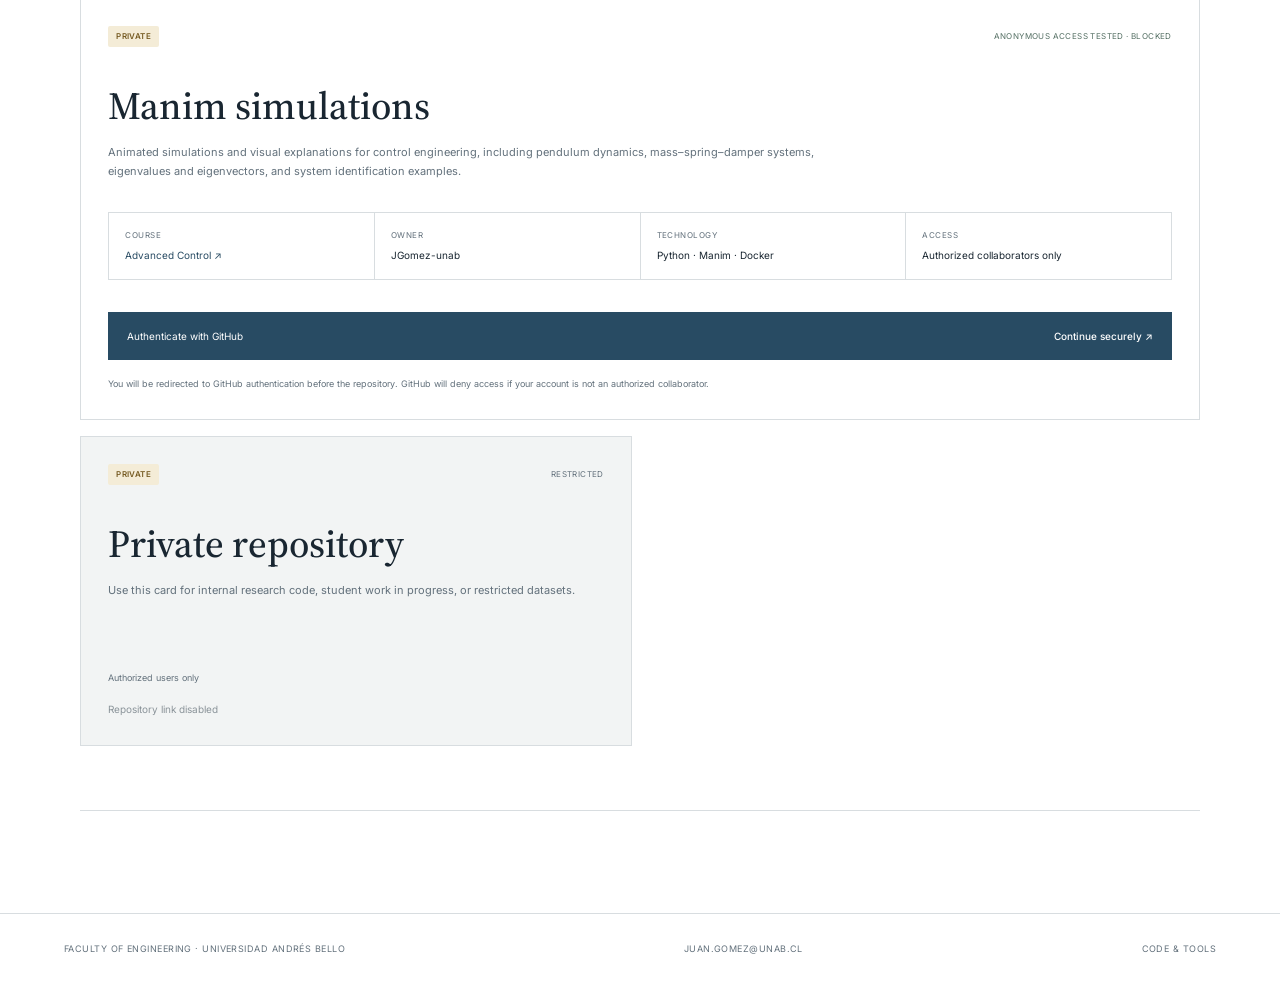
==== commit f64f79f1: "Open code links on large GIF previews" ====
--- a/code.html
+++ b/code.html
@@ -14,8 +14,8 @@
       <article class="repository-card public-repository">
         <header class="repo-card-heading"><div class="repo-top"><span class="visibility public">Public</span><span>Control II · Python · Manim · MIT</span></div><h3>Control II — Manim simulations</h3><p>Visual resources for state-space analysis, modal coordinates, and switched linear systems.</p></header>
         <div class="simulation-list">
-          <a class="simulation-row" href="https://github.com/JGomez-unab/control-II-manim/blob/master/modal_decomposition.py" target="_blank" rel="noreferrer"><img src="assets/modal-decomposition.gif" alt="Animated preview of modal decomposition"><div><span>01 · Modal analysis</span><h4>Modal decomposition</h4><p>Individual modal contributions, time responses, and reconstruction of a three-dimensional linear system.</p><strong>View code ↗</strong></div></a>
-          <a class="simulation-row" href="https://github.com/JGomez-unab/control-II-manim/blob/master/switched_modal_monotonic.py" target="_blank" rel="noreferrer"><img src="assets/switched-modal-monotonic.gif" alt="Animated preview of a switched modal state-space response"><div><span>02 · Switched systems</span><h4>Switched modal monotonic response</h4><p>Switching from oscillatory modes to a slow monotonic mode, with synchronized time and phase-space trajectories.</p><strong>View code ↗</strong></div></a>
+          <a class="simulation-row" href="https://github.com/JGomez-unab/control-II-manim#modal-decomposition" target="_blank" rel="noreferrer"><img src="assets/modal-decomposition.gif" alt="Animated preview of modal decomposition"><div><span>01 · Modal analysis</span><h4>Modal decomposition</h4><p>Individual modal contributions, time responses, and reconstruction of a three-dimensional linear system.</p><strong>Open simulation & code ↗</strong></div></a>
+          <a class="simulation-row" href="https://github.com/JGomez-unab/control-II-manim#switched-modal-response" target="_blank" rel="noreferrer"><img src="assets/switched-modal-monotonic.gif" alt="Animated preview of a switched modal state-space response"><div><span>02 · Switched systems</span><h4>Switched modal monotonic response</h4><p>Switching from oscillatory modes to a slow monotonic mode, with synchronized time and phase-space trajectories.</p><strong>Open simulation & code ↗</strong></div></a>
         </div>
         <a class="public-repo-link" href="https://github.com/JGomez-unab/control-II-manim" target="_blank" rel="noreferrer">View complete repository <strong>↗</strong></a>
       </article>
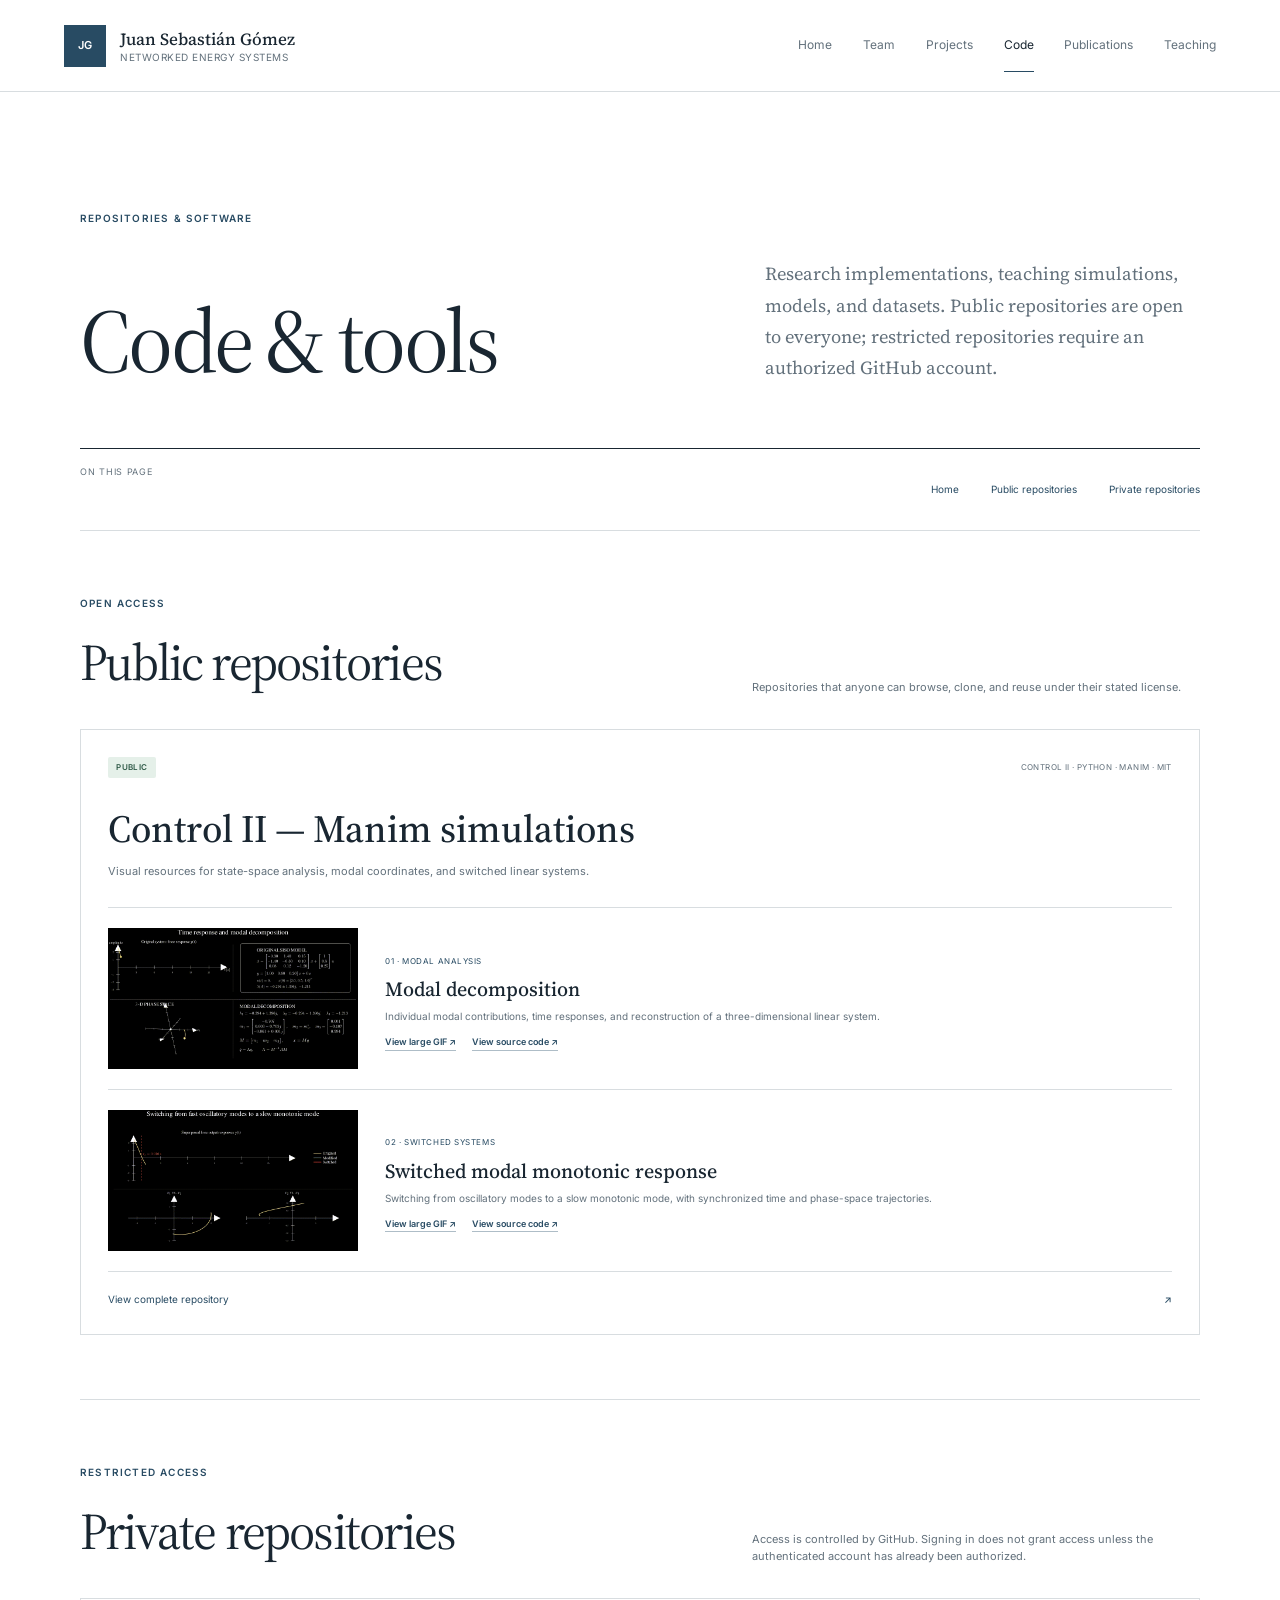
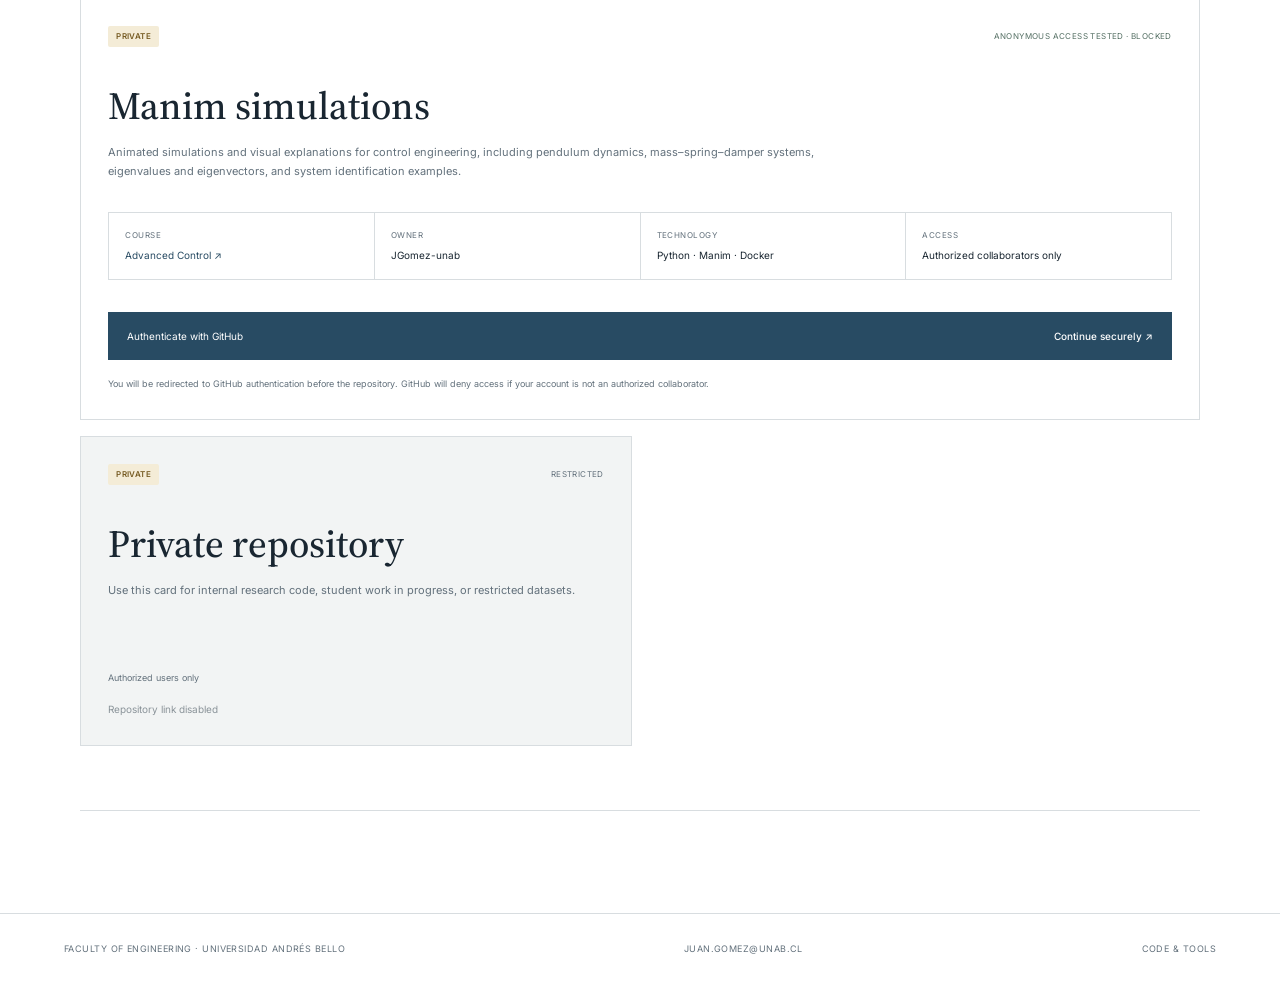
==== commit f6c3a46d: "Separate large GIF and source code links" ====
--- a/code.html
+++ b/code.html
@@ -14,8 +14,8 @@
       <article class="repository-card public-repository">
         <header class="repo-card-heading"><div class="repo-top"><span class="visibility public">Public</span><span>Control II · Python · Manim · MIT</span></div><h3>Control II — Manim simulations</h3><p>Visual resources for state-space analysis, modal coordinates, and switched linear systems.</p></header>
         <div class="simulation-list">
-          <a class="simulation-row" href="https://github.com/JGomez-unab/control-II-manim#modal-decomposition" target="_blank" rel="noreferrer"><img src="assets/modal-decomposition.gif" alt="Animated preview of modal decomposition"><div><span>01 · Modal analysis</span><h4>Modal decomposition</h4><p>Individual modal contributions, time responses, and reconstruction of a three-dimensional linear system.</p><strong>Open simulation & code ↗</strong></div></a>
-          <a class="simulation-row" href="https://github.com/JGomez-unab/control-II-manim#switched-modal-response" target="_blank" rel="noreferrer"><img src="assets/switched-modal-monotonic.gif" alt="Animated preview of a switched modal state-space response"><div><span>02 · Switched systems</span><h4>Switched modal monotonic response</h4><p>Switching from oscillatory modes to a slow monotonic mode, with synchronized time and phase-space trajectories.</p><strong>Open simulation & code ↗</strong></div></a>
+          <article class="simulation-row"><a class="simulation-image" href="https://github.com/JGomez-unab/control-II-manim/blob/master/assets/modal-decomposition.gif" target="_blank" rel="noreferrer"><img src="assets/modal-decomposition.gif" alt="Animated preview of modal decomposition"></a><div><span>01 · Modal analysis</span><h4>Modal decomposition</h4><p>Individual modal contributions, time responses, and reconstruction of a three-dimensional linear system.</p><div class="simulation-actions"><a href="https://github.com/JGomez-unab/control-II-manim/blob/master/assets/modal-decomposition.gif" target="_blank" rel="noreferrer">View large GIF ↗</a><a href="https://github.com/JGomez-unab/control-II-manim/blob/master/modal_decomposition.py" target="_blank" rel="noreferrer">View source code ↗</a></div></div></article>
+          <article class="simulation-row"><a class="simulation-image" href="https://github.com/JGomez-unab/control-II-manim/blob/master/assets/switched-modal-monotonic.gif" target="_blank" rel="noreferrer"><img src="assets/switched-modal-monotonic.gif" alt="Animated preview of a switched modal state-space response"></a><div><span>02 · Switched systems</span><h4>Switched modal monotonic response</h4><p>Switching from oscillatory modes to a slow monotonic mode, with synchronized time and phase-space trajectories.</p><div class="simulation-actions"><a href="https://github.com/JGomez-unab/control-II-manim/blob/master/assets/switched-modal-monotonic.gif" target="_blank" rel="noreferrer">View large GIF ↗</a><a href="https://github.com/JGomez-unab/control-II-manim/blob/master/switched_modal_monotonic.py" target="_blank" rel="noreferrer">View source code ↗</a></div></div></article>
         </div>
         <a class="public-repo-link" href="https://github.com/JGomez-unab/control-II-manim" target="_blank" rel="noreferrer">View complete repository <strong>↗</strong></a>
       </article>
--- a/styles.css
+++ b/styles.css
@@ -37,5 +37,5 @@
 
 /* Code repositories */
 .code-page{width:min(1120px,calc(100% - clamp(3rem,10vw,10rem)));margin:auto;padding:clamp(4rem,8vw,7rem) 0}.code-index{position:sticky;top:0;z-index:8;display:flex;gap:2rem;padding:1rem 0;background:rgba(255,255,255,.96);border-bottom:1px solid var(--line);backdrop-filter:blur(10px)}.code-index>span{margin-right:auto;color:var(--muted);font-size:9px;text-transform:uppercase;letter-spacing:.08em}.code-index a{color:var(--blue);font-size:10px}.repository-group{padding:4rem 0;border-bottom:1px solid var(--line);scroll-margin-top:55px}.repository-group>header{display:grid;grid-template-columns:1fr .7fr;gap:2rem;align-items:end;margin-bottom:2rem}.repository-group>header .overline{grid-column:1/-1;margin-bottom:-1rem}.repository-group>header h2{margin:0;font:400 clamp(2.5rem,4vw,4rem) var(--serif);letter-spacing:-.035em}.repository-group>header>p:last-child{margin:0;color:var(--muted);font-size:11px}.repository-list{display:grid;grid-template-columns:repeat(2,1fr);gap:1rem}.repository-card{min-height:310px;padding:1.7rem;border:1px solid var(--line);display:flex;flex-direction:column}.repository-card.featured{grid-column:1/-1;min-height:0}.repo-top{display:flex;align-items:center;justify-content:space-between;gap:1rem;color:var(--muted);font-size:8px;text-transform:uppercase;letter-spacing:.05em}.visibility{padding:.25rem .5rem;border-radius:2px;font-weight:600}.visibility.public{color:#315b49;background:#e5f0e9}.visibility.private{color:#775c24;background:#f4ecd7}.verified{color:#557064}.repository-card h3{margin:2rem 0 .7rem;font:500 clamp(1.6rem,3vw,2.5rem) var(--serif)}.repository-card>p{max-width:760px;margin:0;color:var(--muted);font-size:11px;line-height:1.7}.repo-meta{display:flex;gap:1.5rem;margin-top:auto;padding-top:2rem;color:var(--muted);font-size:9px}.disabled-link{display:inline-block;margin-top:1rem;color:#8b949a;font-size:10px}.repo-details{display:grid;grid-template-columns:repeat(4,1fr);gap:1px;margin:2rem 0;background:var(--line);border:1px solid var(--line)}.repo-details div{padding:1rem;background:white}.repo-details dt{color:var(--muted);font-size:8px;text-transform:uppercase;letter-spacing:.06em}.repo-details dd{margin:.3rem 0 0;font-size:10px}.repo-details a{color:var(--blue)}.secure-repo-link{display:flex;align-items:center;justify-content:space-between;gap:1rem;padding:1rem 1.2rem;background:var(--blue);color:white;font-size:10px}.secure-repo-link strong{font-weight:500}.access-note{margin-top:1rem!important;font-size:9px!important}.repository-card.placeholder{background:var(--soft)}
-.repository-card.public-repository{grid-column:1/-1;padding:1.7rem;display:block;min-height:0}.repo-card-heading h3{margin:1.5rem 0 .5rem;font:500 clamp(1.6rem,3vw,2.5rem) var(--serif)}.repo-card-heading>p{margin:0;color:var(--muted);font-size:11px}.simulation-list{margin-top:1.7rem;border-top:1px solid var(--line)}.simulation-row{display:grid;grid-template-columns:250px 1fr;gap:1.7rem;align-items:center;padding:1.25rem 0;border-bottom:1px solid var(--line)}.simulation-row img{width:250px;aspect-ratio:16/9;display:block;object-fit:cover;background:#000}.simulation-row>div>span{color:var(--blue);font-size:8px;text-transform:uppercase;letter-spacing:.07em}.simulation-row h4{margin:.3rem 0;font:500 20px var(--serif)}.simulation-row p{margin:0 0 .7rem;max-width:590px;color:var(--muted);font-size:10px;line-height:1.6}.simulation-row strong{color:var(--blue);font-size:9px;font-weight:600}.public-repo-link{display:flex;justify-content:space-between;margin-top:1.2rem;color:var(--blue);font-size:10px}.public-repo-link strong{font-weight:500}
+.repository-card.public-repository{grid-column:1/-1;padding:1.7rem;display:block;min-height:0}.repo-card-heading h3{margin:1.5rem 0 .5rem;font:500 clamp(1.6rem,3vw,2.5rem) var(--serif)}.repo-card-heading>p{margin:0;color:var(--muted);font-size:11px}.simulation-list{margin-top:1.7rem;border-top:1px solid var(--line)}.simulation-row{display:grid;grid-template-columns:250px 1fr;gap:1.7rem;align-items:center;padding:1.25rem 0;border-bottom:1px solid var(--line)}.simulation-image{display:block}.simulation-row img{width:250px;aspect-ratio:16/9;display:block;object-fit:cover;background:#000}.simulation-row>div>span{color:var(--blue);font-size:8px;text-transform:uppercase;letter-spacing:.07em}.simulation-row h4{margin:.3rem 0;font:500 20px var(--serif)}.simulation-row p{margin:0 0 .7rem;max-width:590px;color:var(--muted);font-size:10px;line-height:1.6}.simulation-actions{display:flex;flex-wrap:wrap;gap:1rem}.simulation-actions a{color:var(--blue);font-size:9px;font-weight:600;border-bottom:1px solid #aebdc7}.public-repo-link{display:flex;justify-content:space-between;margin-top:1.2rem;color:var(--blue);font-size:10px}.public-repo-link strong{font-weight:500}
 @media(max-width:760px){.code-index{margin-left:-1.5rem;margin-right:-1.5rem;padding-left:1.5rem;padding-right:1.5rem;overflow-x:auto;white-space:nowrap}.code-index>span{display:none}.repository-group>header,.repository-list{grid-template-columns:1fr}.repository-group>header .overline{margin-bottom:0}.repository-card.featured{grid-column:auto}.repository-card.public-repository{grid-column:auto}.simulation-row{grid-template-columns:1fr}.simulation-row img{width:100%;max-width:360px}.repo-details{grid-template-columns:1fr 1fr}.secure-repo-link{align-items:flex-start;flex-direction:column}}
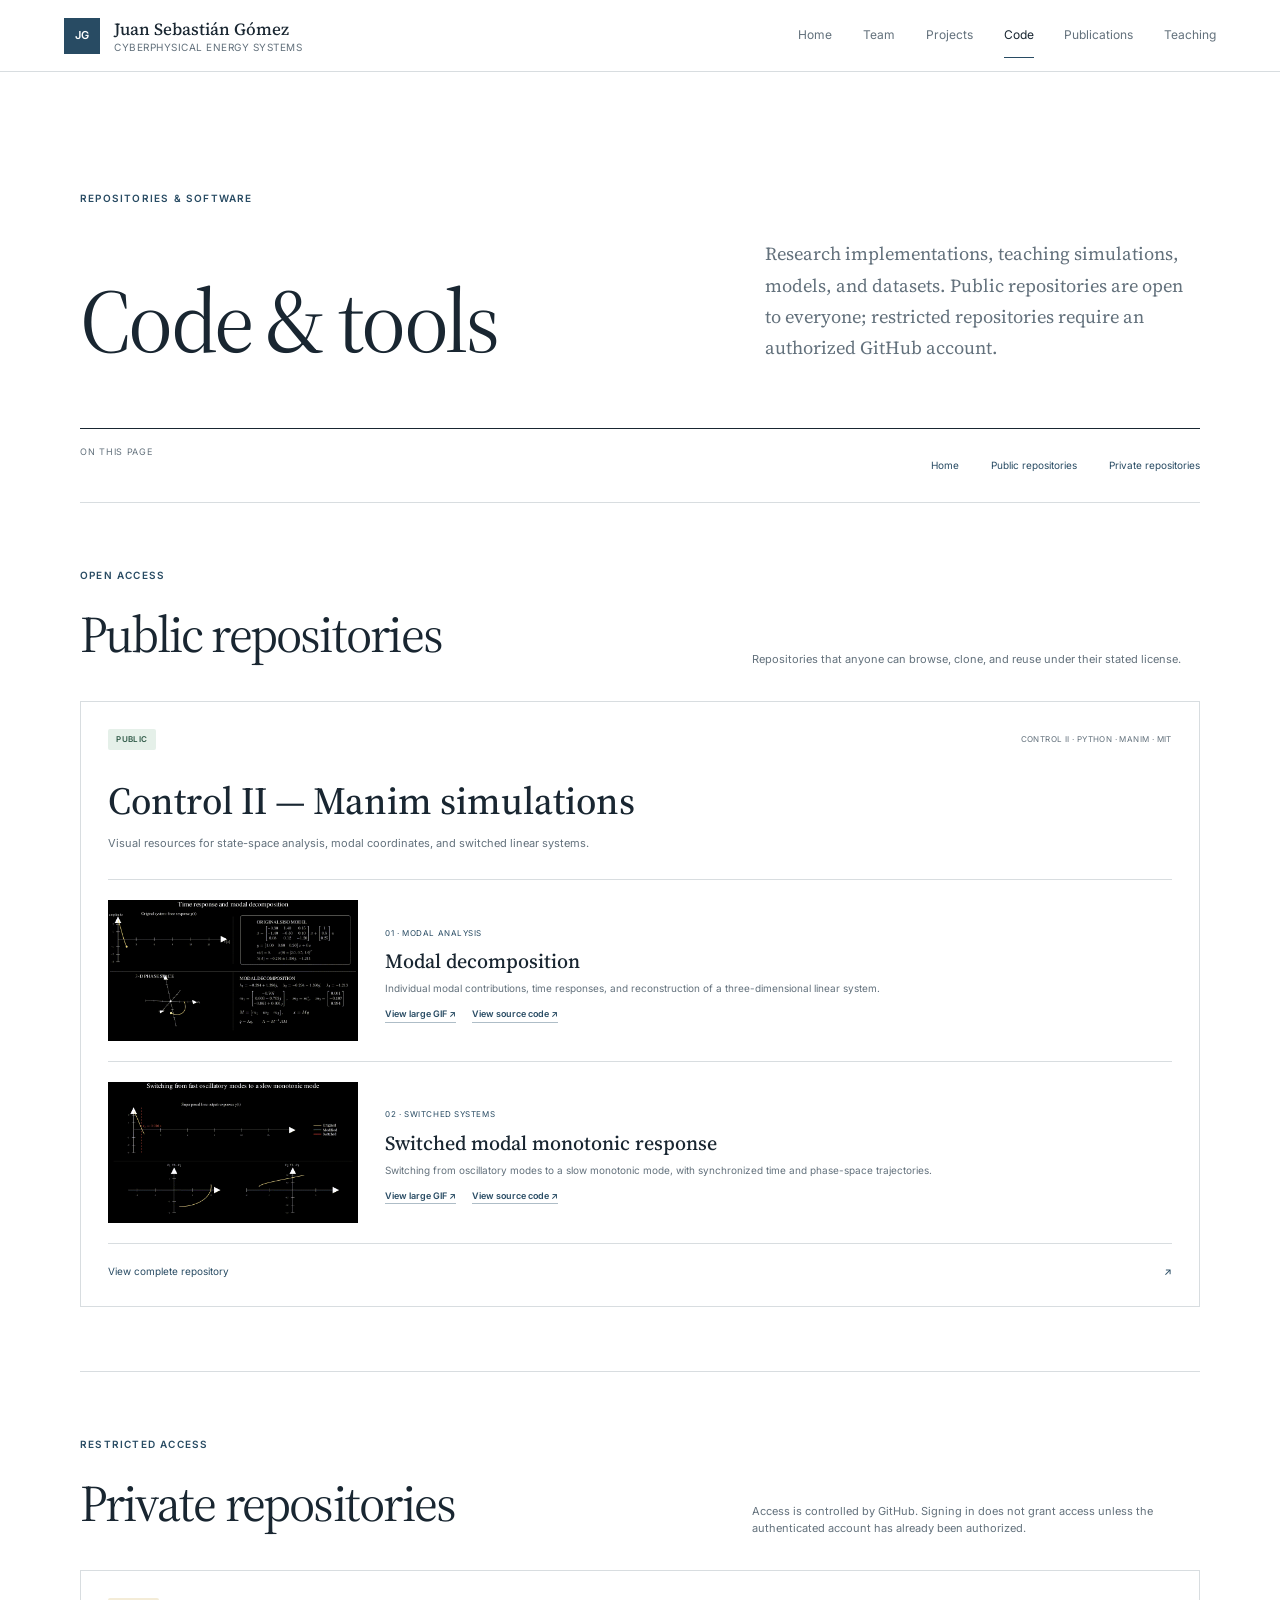
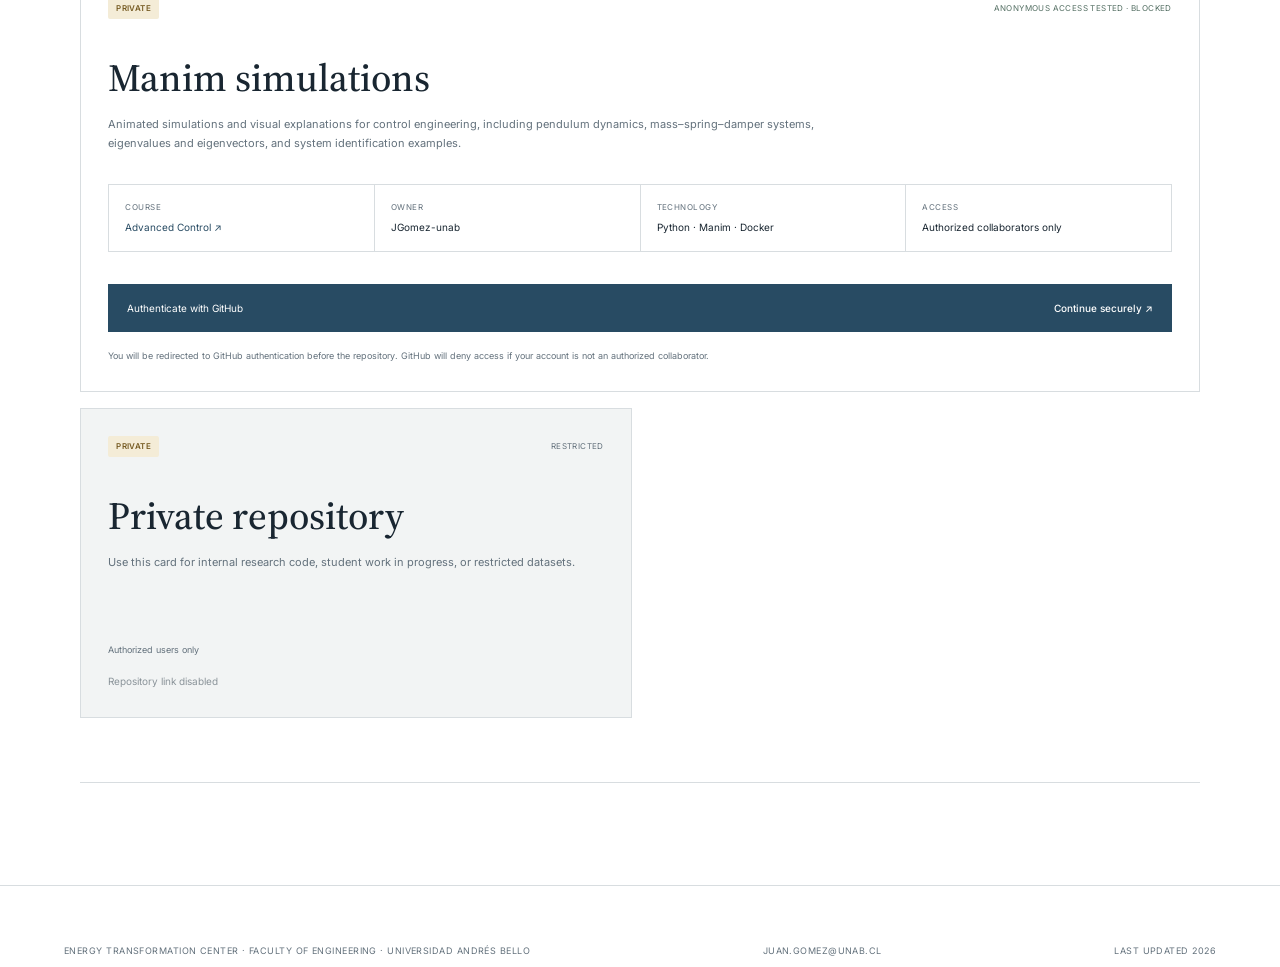
==== commit 06494994: "Add interactive solar footer and unify page chrome" ====
--- a/code.html
+++ b/code.html
@@ -1,8 +1,8 @@
 <!doctype html>
 <html lang="en">
-<head><meta charset="UTF-8"><meta name="viewport" content="width=device-width,initial-scale=1"><meta name="description" content="Open and restricted code repositories for research and teaching in control and energy systems."><title>Code & Tools | Juan Sebastián Gómez</title><link rel="preconnect" href="https://fonts.googleapis.com"><link rel="preconnect" href="https://fonts.gstatic.com" crossorigin><link href="https://fonts.googleapis.com/css2?family=Inter:wght@400;500;600&family=Source+Serif+4:opsz,wght@8..60,400;8..60,500&display=swap" rel="stylesheet"><link rel="stylesheet" href="styles.css"></head>
+<head><meta charset="UTF-8"><meta name="viewport" content="width=device-width,initial-scale=1"><meta name="description" content="Open and restricted code repositories for research and teaching in control and energy systems."><title>Code & Tools | Juan Sebastián Gómez</title><link rel="preconnect" href="https://fonts.googleapis.com"><link rel="preconnect" href="https://fonts.gstatic.com" crossorigin><link href="https://fonts.googleapis.com/css2?family=Inter:wght@400;500;600&family=Source+Serif+4:opsz,wght@8..60,400;8..60,500&display=swap" rel="stylesheet"><link rel="stylesheet" href="styles.css?v=panel-tracking-8"></head>
 <body><a class="skip-link" href="#main">Skip to content</a>
-<header class="site-header"><a class="identity" href="index.html"><span class="identity-mark">JG</span><span class="identity-text"><strong>Juan Sebastián Gómez</strong><small>Networked Energy Systems</small></span></a><button class="nav-toggle" type="button" aria-expanded="false" aria-controls="site-nav">Menu</button><nav id="site-nav" aria-label="Main navigation"><a href="index.html">Home</a><a href="team.html">Team</a><a href="projects.html">Projects</a><a class="active" href="code.html">Code</a><a href="publications.html">Publications</a><a href="teaching.html">Teaching</a></nav></header>
+<header class="site-header"><a class="identity" href="index.html"><span class="identity-mark">JG</span><span class="identity-text"><strong>Juan Sebastián Gómez</strong><small>Cyberphysical Energy Systems</small></span></a><button class="nav-toggle" type="button" aria-expanded="false" aria-controls="site-nav">Menu</button><nav id="site-nav" aria-label="Main navigation"><a href="index.html">Home</a><a href="team.html">Team</a><a href="projects.html">Projects</a><a class="active" href="code.html">Code</a><a href="publications.html">Publications</a><a href="teaching.html">Teaching</a></nav></header>
 
 <main id="main" class="code-page">
   <header class="listing-intro"><p class="overline">Repositories & software</p><h1>Code & tools</h1><p>Research implementations, teaching simulations, models, and datasets. Public repositories are open to everyone; restricted repositories require an authorized GitHub account.</p></header>
@@ -29,4 +29,4 @@
       <article class="repository-card placeholder"><div class="repo-top"><span class="visibility private">Private</span><span>Restricted</span></div><h3>Private repository</h3><p>Use this card for internal research code, student work in progress, or restricted datasets.</p><div class="repo-meta"><span>Authorized users only</span></div><span class="disabled-link" aria-disabled="true">Repository link disabled</span></article>
     </div>
   </section>
-</main><footer><p>Faculty of Engineering · Universidad Andrés Bello</p><p>juan.gomez@unab.cl</p><p>Code & tools</p></footer><script src="script.js"></script></body></html>
+</main><footer><p>Energy Transformation Center · Faculty of Engineering · Universidad Andrés Bello</p><p>juan.gomez@unab.cl</p><p>Last updated <span id="updated-year"></span></p></footer><script src="script.js"></script></body></html>
--- a/styles.css
+++ b/styles.css
@@ -1,10 +1,10 @@
 :root{--ink:#192631;--blue:#284b63;--muted:#63717c;--line:#d8dde0;--soft:#f2f4f4;--paper:#fff;--serif:"Source Serif 4",Georgia,serif;--sans:"Inter",Arial,sans-serif}
 *{box-sizing:border-box}body{margin:0;color:var(--ink);background:var(--paper);font:15px/1.6 var(--sans)}a{color:inherit;text-decoration:none}.skip-link{position:fixed;top:-5rem;left:1rem;z-index:100;padding:.7rem 1rem;background:var(--ink);color:white}.skip-link:focus{top:1rem}
-.site-header{min-height:92px;padding:0 clamp(1.5rem,5vw,5rem);display:flex;align-items:center;justify-content:space-between;gap:3rem;border-bottom:1px solid var(--line)}.identity{display:flex;align-items:center;gap:.9rem}.identity-mark{width:42px;height:42px;display:grid;place-items:center;color:white;background:var(--blue);font-size:11px;font-weight:600}.identity-text{display:flex;flex-direction:column;line-height:1.35}.identity-text strong{font:500 17px var(--serif)}.identity-text small{color:var(--muted);font-size:10px;letter-spacing:.05em;text-transform:uppercase}nav{display:flex;gap:clamp(1.2rem,2.4vw,2.6rem);font-size:12px}nav a{padding:1rem 0;color:var(--muted);border-bottom:1px solid transparent}nav a:hover,nav a.active{color:var(--ink);border-color:var(--blue)}.nav-toggle{display:none;border:1px solid var(--line);background:white;padding:.5rem .8rem;font:inherit}
-.home{width:min(1320px,calc(100% - clamp(3rem,10vw,10rem)));margin:auto;min-height:calc(100vh - 162px);padding:clamp(3rem,7vh,5.5rem) 0;display:grid;grid-template-columns:minmax(0,1.45fr) minmax(340px,.75fr);gap:clamp(4rem,8vw,9rem);align-items:center}.profile{display:grid;grid-template-columns:minmax(190px,31%) 1fr;gap:clamp(2rem,4vw,4rem);align-items:start}.portrait{aspect-ratio:4/5;background:var(--soft);border:1px solid var(--line);display:flex;flex-direction:column;align-items:center;justify-content:center;color:var(--muted)}.portrait span{color:#a6b0b6;font:clamp(2.5rem,5vw,4.5rem) var(--serif)}.portrait small{font-size:9px;letter-spacing:.1em;text-transform:uppercase}.overline{margin:0 0 1.2rem;color:var(--blue);font-size:10px;font-weight:600;letter-spacing:.12em;text-transform:uppercase}h1{margin:0;font:400 clamp(3.3rem,5.5vw,6rem)/.93 var(--serif);letter-spacing:-.045em}.affiliation{margin:1.5rem 0;color:var(--muted);font-size:13px}.affiliation a,.profile-links a{color:var(--blue);border-bottom:1px solid #aebdc7}.biography{max-width:660px;margin:0;color:#46545e;font:clamp(1.05rem,1.4vw,1.25rem)/1.65 var(--serif)}.profile-links{display:flex;flex-wrap:wrap;gap:.65rem 1.5rem;margin-top:1.8rem}.profile-links a{font-size:11px;font-weight:600}.profile-links a:after{content:" ↗"}
+.site-header{min-height:72px;padding:0 clamp(1.5rem,5vw,5rem);display:flex;align-items:center;justify-content:space-between;gap:3rem;border-bottom:1px solid var(--line)}.identity{display:flex;align-items:center;gap:.9rem}.identity-mark{width:36px;height:36px;display:grid;place-items:center;color:white;background:var(--blue);font-size:11px;font-weight:600}.identity-text{display:flex;flex-direction:column;line-height:1.35}.identity-text strong{font:500 17px var(--serif)}.identity-text small{color:var(--muted);font-size:10px;letter-spacing:.05em;text-transform:uppercase}nav{display:flex;gap:clamp(1.2rem,2.4vw,2.6rem);font-size:12px}nav a{padding:.75rem 0;color:var(--muted);border-bottom:1px solid transparent}nav a:hover,nav a.active{color:var(--ink);border-color:var(--blue)}.nav-toggle{display:none;border:1px solid var(--line);background:white;padding:.5rem .8rem;font:inherit}
+.home{width:min(1320px,calc(100% - clamp(3rem,10vw,10rem)));margin:auto;min-height:calc(100vh - 184px);padding:clamp(3rem,7vh,5.5rem) 0;display:grid;grid-template-columns:minmax(0,1.45fr) minmax(340px,.75fr);gap:clamp(4rem,8vw,9rem);align-items:center}.profile{display:grid;grid-template-columns:minmax(190px,31%) 1fr;gap:clamp(2rem,4vw,4rem);align-items:start}.portrait{aspect-ratio:4/5;background:var(--soft);border:1px solid var(--line);display:flex;flex-direction:column;align-items:center;justify-content:center;color:var(--muted)}.portrait span{color:#a6b0b6;font:clamp(2.5rem,5vw,4.5rem) var(--serif)}.portrait small{font-size:9px;letter-spacing:.1em;text-transform:uppercase}.overline{margin:0 0 1.2rem;color:var(--blue);font-size:10px;font-weight:600;letter-spacing:.12em;text-transform:uppercase}h1{margin:0;font:400 clamp(3.3rem,5.5vw,6rem)/.93 var(--serif);letter-spacing:-.045em}.affiliation{margin:1.5rem 0;color:var(--muted);font-size:13px}.affiliation a,.profile-links a{color:var(--blue);border-bottom:1px solid #aebdc7}.biography{max-width:660px;margin:0;color:#46545e;font:clamp(1.05rem,1.4vw,1.25rem)/1.65 var(--serif)}.profile-links{display:flex;flex-wrap:wrap;gap:.65rem 1.5rem;margin-top:1.8rem}.profile-links a{font-size:11px;font-weight:600}.profile-links a:after{content:" ↗"}
 .directory{align-self:stretch;display:flex;flex-direction:column;justify-content:center;border-top:1px solid var(--ink)}.directory>.overline{margin:0;padding:1.1rem 0;border-bottom:1px solid var(--line)}.directory-link{display:grid;grid-template-columns:1fr 28px;gap:.35rem 1rem;padding:1.25rem 0;border-bottom:1px solid var(--line);transition:padding .2s,color .2s}.directory-link:hover{padding-left:.6rem;color:var(--blue)}.directory-link span{display:flex;align-items:baseline;gap:1rem}.directory-link small{width:18px;color:#89949b;font-size:9px}.directory-link strong{font:500 20px var(--serif)}.directory-link p{grid-column:1;margin:0 0 0 34px;color:var(--muted);font-size:11px}.directory-link b{grid-column:2;grid-row:1/3;align-self:center;font-size:18px;font-weight:400}
-footer{min-height:70px;padding:1.2rem clamp(1.5rem,5vw,5rem);display:flex;justify-content:space-between;align-items:center;gap:2rem;border-top:1px solid var(--line);color:var(--muted);font-size:9px;letter-spacing:.05em;text-transform:uppercase}
-@media(max-width:960px){.site-header{min-height:76px}.nav-toggle{display:block}nav{display:none;position:absolute;z-index:20;top:76px;left:0;right:0;padding:1rem 1.5rem;background:white;border-bottom:1px solid var(--line);flex-direction:column;gap:0}nav.open{display:flex}nav a{width:100%}.home{width:min(760px,calc(100% - 3rem));min-height:auto;grid-template-columns:1fr;gap:4rem;padding:4rem 0}.directory{min-height:390px}}
+footer{min-height:82px;padding:.55rem clamp(1.5rem,5vw,5rem);display:flex;justify-content:space-between;align-items:flex-end;gap:2rem;border-top:1px solid var(--line);color:var(--muted);font-size:9px;letter-spacing:.05em;text-transform:uppercase}footer p{margin:0}
+@media(max-width:960px){.site-header{min-height:68px}.nav-toggle{display:block}nav{display:none;position:absolute;z-index:20;top:68px;left:0;right:0;padding:1rem 1.5rem;background:white;border-bottom:1px solid var(--line);flex-direction:column;gap:0}nav.open{display:flex}nav a{width:100%}.home{width:min(760px,calc(100% - 3rem));min-height:auto;grid-template-columns:1fr;gap:4rem;padding:4rem 0}.directory{min-height:390px}}
 @media(max-width:600px){.identity-text small{display:none}.profile{grid-template-columns:1fr}.portrait{width:150px;aspect-ratio:1}.portrait small{display:none}h1{font-size:clamp(3.2rem,17vw,4.7rem)}footer{align-items:flex-start;flex-direction:column;gap:.25rem}footer p{margin:0}}
 @media(prefers-reduced-motion:reduce){.directory-link{transition:none}}
 
@@ -39,3 +39,8 @@
 .code-page{width:min(1120px,calc(100% - clamp(3rem,10vw,10rem)));margin:auto;padding:clamp(4rem,8vw,7rem) 0}.code-index{position:sticky;top:0;z-index:8;display:flex;gap:2rem;padding:1rem 0;background:rgba(255,255,255,.96);border-bottom:1px solid var(--line);backdrop-filter:blur(10px)}.code-index>span{margin-right:auto;color:var(--muted);font-size:9px;text-transform:uppercase;letter-spacing:.08em}.code-index a{color:var(--blue);font-size:10px}.repository-group{padding:4rem 0;border-bottom:1px solid var(--line);scroll-margin-top:55px}.repository-group>header{display:grid;grid-template-columns:1fr .7fr;gap:2rem;align-items:end;margin-bottom:2rem}.repository-group>header .overline{grid-column:1/-1;margin-bottom:-1rem}.repository-group>header h2{margin:0;font:400 clamp(2.5rem,4vw,4rem) var(--serif);letter-spacing:-.035em}.repository-group>header>p:last-child{margin:0;color:var(--muted);font-size:11px}.repository-list{display:grid;grid-template-columns:repeat(2,1fr);gap:1rem}.repository-card{min-height:310px;padding:1.7rem;border:1px solid var(--line);display:flex;flex-direction:column}.repository-card.featured{grid-column:1/-1;min-height:0}.repo-top{display:flex;align-items:center;justify-content:space-between;gap:1rem;color:var(--muted);font-size:8px;text-transform:uppercase;letter-spacing:.05em}.visibility{padding:.25rem .5rem;border-radius:2px;font-weight:600}.visibility.public{color:#315b49;background:#e5f0e9}.visibility.private{color:#775c24;background:#f4ecd7}.verified{color:#557064}.repository-card h3{margin:2rem 0 .7rem;font:500 clamp(1.6rem,3vw,2.5rem) var(--serif)}.repository-card>p{max-width:760px;margin:0;color:var(--muted);font-size:11px;line-height:1.7}.repo-meta{display:flex;gap:1.5rem;margin-top:auto;padding-top:2rem;color:var(--muted);font-size:9px}.disabled-link{display:inline-block;margin-top:1rem;color:#8b949a;font-size:10px}.repo-details{display:grid;grid-template-columns:repeat(4,1fr);gap:1px;margin:2rem 0;background:var(--line);border:1px solid var(--line)}.repo-details div{padding:1rem;background:white}.repo-details dt{color:var(--muted);font-size:8px;text-transform:uppercase;letter-spacing:.06em}.repo-details dd{margin:.3rem 0 0;font-size:10px}.repo-details a{color:var(--blue)}.secure-repo-link{display:flex;align-items:center;justify-content:space-between;gap:1rem;padding:1rem 1.2rem;background:var(--blue);color:white;font-size:10px}.secure-repo-link strong{font-weight:500}.access-note{margin-top:1rem!important;font-size:9px!important}.repository-card.placeholder{background:var(--soft)}
 .repository-card.public-repository{grid-column:1/-1;padding:1.7rem;display:block;min-height:0}.repo-card-heading h3{margin:1.5rem 0 .5rem;font:500 clamp(1.6rem,3vw,2.5rem) var(--serif)}.repo-card-heading>p{margin:0;color:var(--muted);font-size:11px}.simulation-list{margin-top:1.7rem;border-top:1px solid var(--line)}.simulation-row{display:grid;grid-template-columns:250px 1fr;gap:1.7rem;align-items:center;padding:1.25rem 0;border-bottom:1px solid var(--line)}.simulation-image{display:block}.simulation-row img{width:250px;aspect-ratio:16/9;display:block;object-fit:cover;background:#000}.simulation-row>div>span{color:var(--blue);font-size:8px;text-transform:uppercase;letter-spacing:.07em}.simulation-row h4{margin:.3rem 0;font:500 20px var(--serif)}.simulation-row p{margin:0 0 .7rem;max-width:590px;color:var(--muted);font-size:10px;line-height:1.6}.simulation-actions{display:flex;flex-wrap:wrap;gap:1rem}.simulation-actions a{color:var(--blue);font-size:9px;font-weight:600;border-bottom:1px solid #aebdc7}.public-repo-link{display:flex;justify-content:space-between;margin-top:1.2rem;color:var(--blue);font-size:10px}.public-repo-link strong{font-weight:500}
 @media(max-width:760px){.code-index{margin-left:-1.5rem;margin-right:-1.5rem;padding-left:1.5rem;padding-right:1.5rem;overflow-x:auto;white-space:nowrap}.code-index>span{display:none}.repository-group>header,.repository-list{grid-template-columns:1fr}.repository-group>header .overline{margin-bottom:0}.repository-card.featured{grid-column:auto}.repository-card.public-repository{grid-column:auto}.simulation-row{grid-template-columns:1fr}.simulation-row img{width:100%;max-width:360px}.repo-details{grid-template-columns:1fr 1fr}.secure-repo-link{align-items:flex-start;flex-direction:column}}
+
+/* Solar-panel study — Home footer only */
+.home-footer{--panel-angle:-42deg;--sun-shift:0px;position:relative;min-height:82px;display:grid;grid-template-columns:1fr auto auto;gap:2rem;align-items:end;padding-top:.55rem;padding-bottom:.55rem}.solar-panels{position:absolute;left:50%;bottom:.25rem;width:min(22vw,220px);color:var(--line);transform:translateX(-50%)}.solar-panels svg{display:block;width:100%;height:58px}.solar-panels circle,.solar-panels rect,.solar-panels path{fill:none;stroke:currentColor;stroke-width:1;stroke-linecap:round;stroke-linejoin:round;vector-effect:non-scaling-stroke}.panel-face,.solar-symbol{transform-box:fill-box;transition:transform 10s cubic-bezier(.2,.7,.2,1)}.panel-face{transform-origin:center;transform:rotate(var(--panel-angle))}.solar-symbol{transform:translateX(var(--sun-shift))}.home-footer>p{position:relative;z-index:1;margin:0}.home-footer>p:last-child{text-align:right}
+@media(max-width:900px){.home-footer{min-height:0;grid-template-columns:1fr;align-items:start;padding-top:1.2rem;padding-bottom:1.2rem}.solar-panels{position:relative;left:auto;bottom:auto;grid-row:1;width:min(100%,220px);margin:0 auto 1rem;transform:none}.home-footer p{margin:0}.home-footer>p:last-child{text-align:left}}
+@media(prefers-reduced-motion:reduce){.panel-face,.solar-symbol{transition:none}}
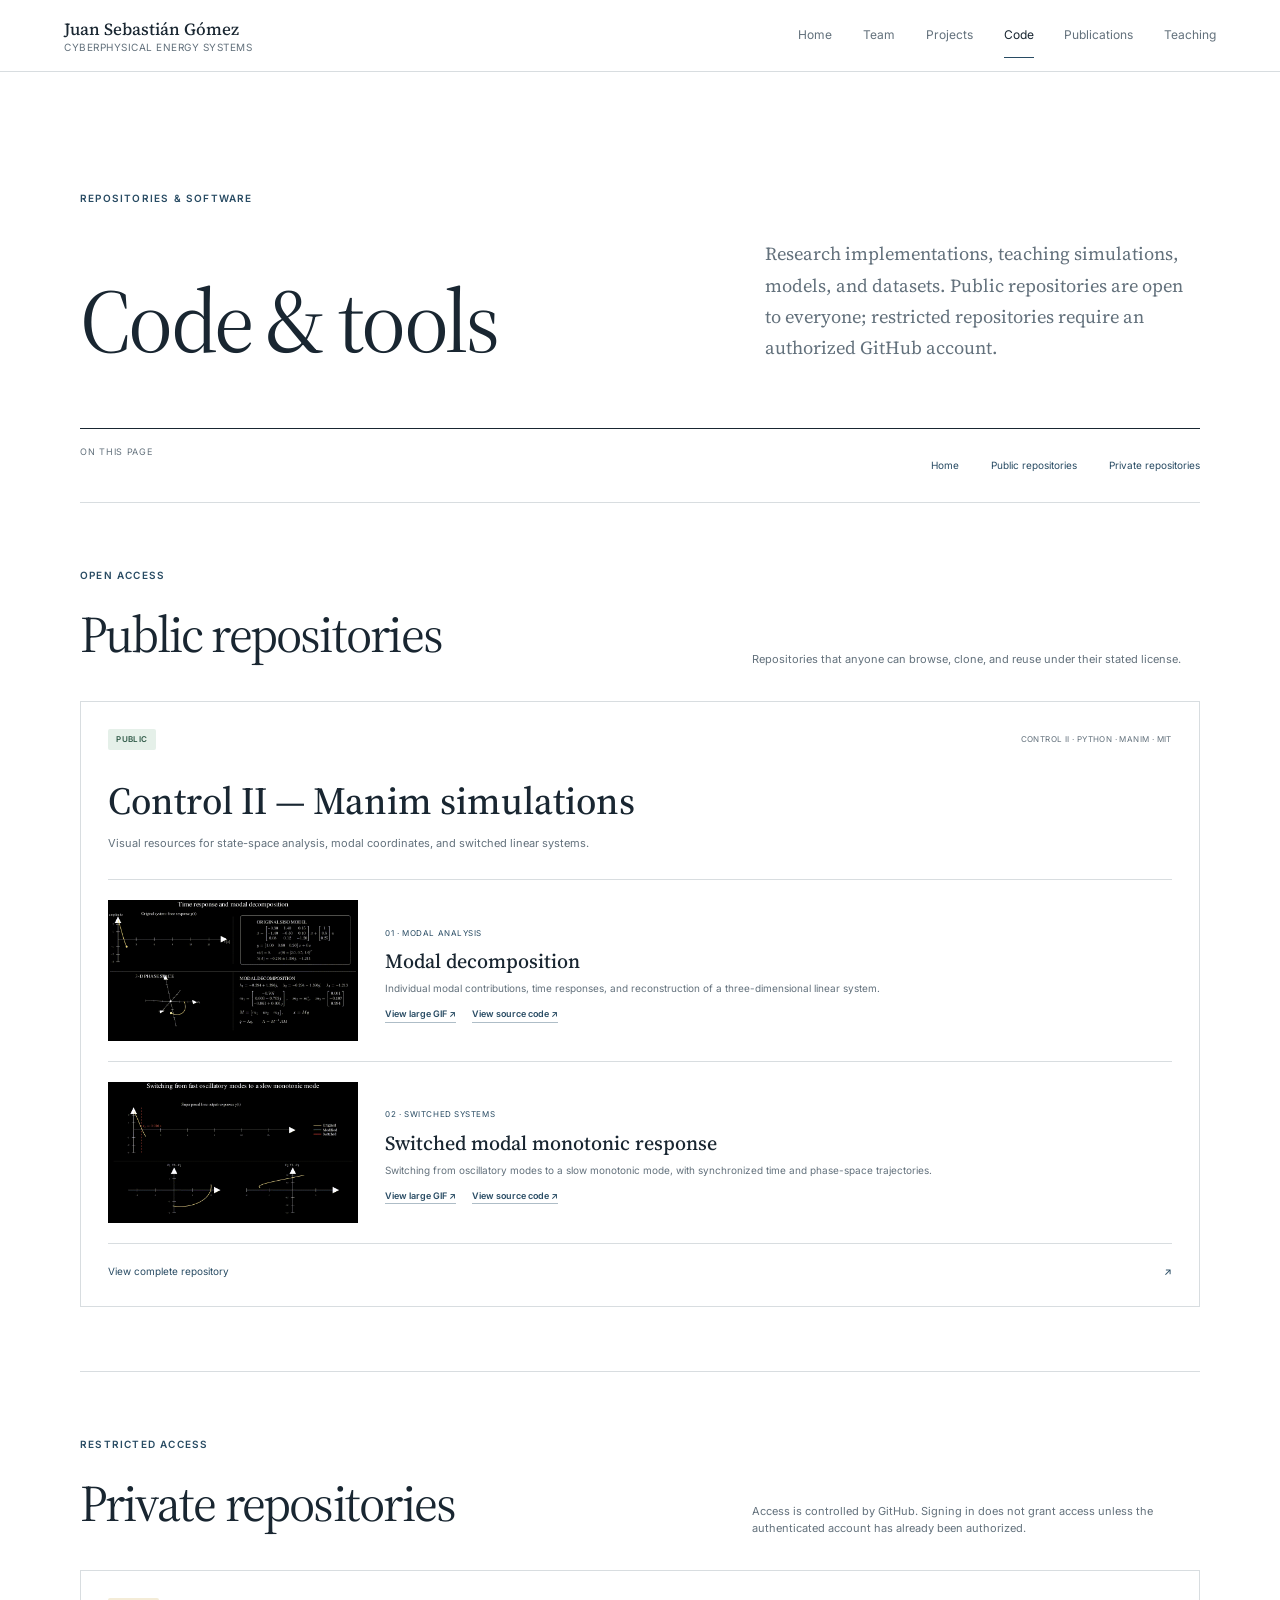
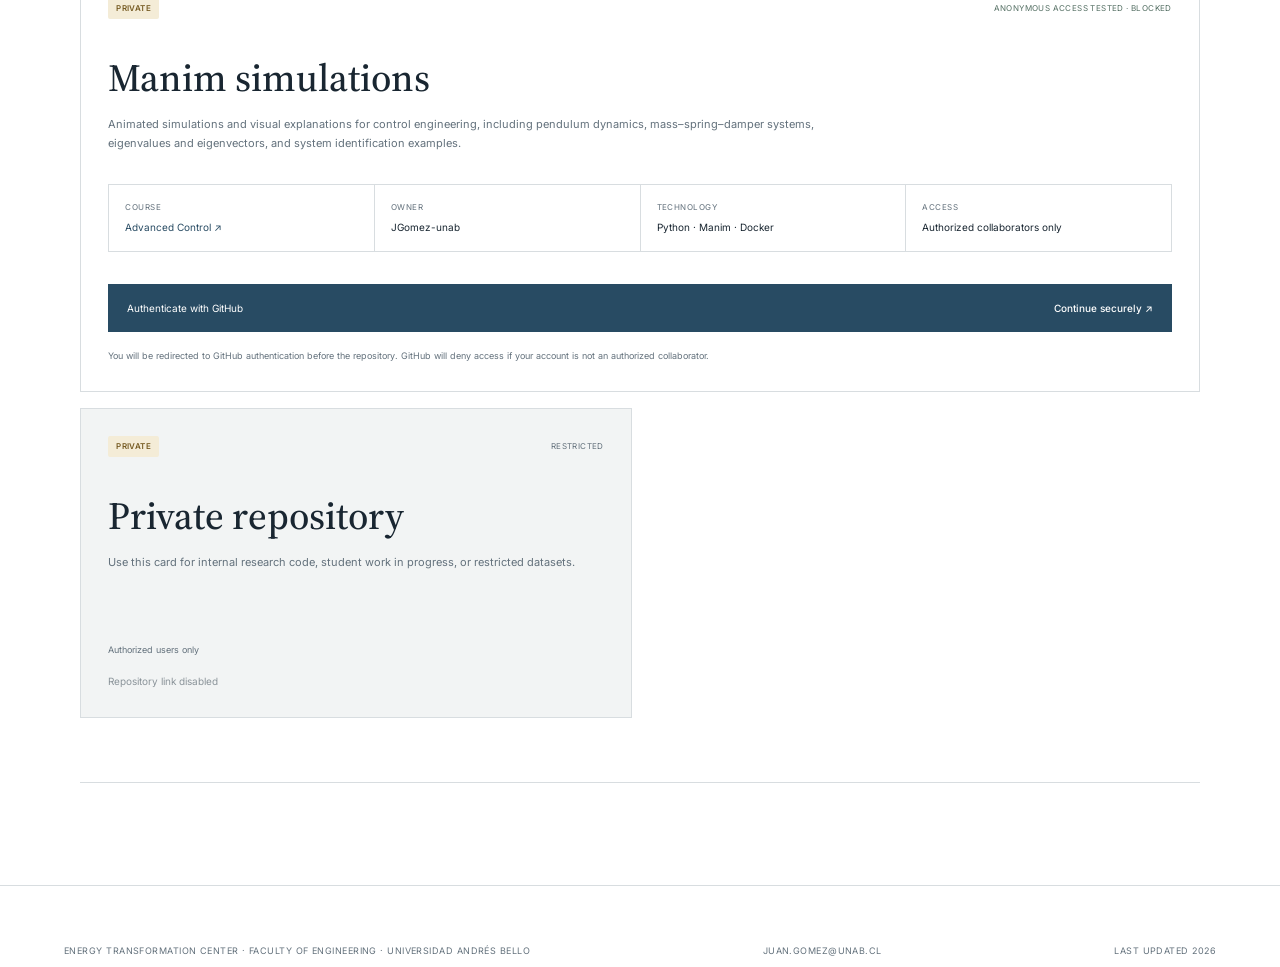
==== commit 20ed9c95: "Add interactive student profiles and team roster" ====
--- a/code.html
+++ b/code.html
@@ -1,8 +1,8 @@
 <!doctype html>
 <html lang="en">
-<head><meta charset="UTF-8"><meta name="viewport" content="width=device-width,initial-scale=1"><meta name="description" content="Open and restricted code repositories for research and teaching in control and energy systems."><title>Code & Tools | Juan Sebastián Gómez</title><link rel="preconnect" href="https://fonts.googleapis.com"><link rel="preconnect" href="https://fonts.gstatic.com" crossorigin><link href="https://fonts.googleapis.com/css2?family=Inter:wght@400;500;600&family=Source+Serif+4:opsz,wght@8..60,400;8..60,500&display=swap" rel="stylesheet"><link rel="stylesheet" href="styles.css?v=panel-tracking-8"></head>
+<head><meta charset="UTF-8"><meta name="viewport" content="width=device-width,initial-scale=1"><meta name="description" content="Open and restricted code repositories for research and teaching in control and energy systems."><title>Code & Tools | Juan Sebastián Gómez</title><link rel="preconnect" href="https://fonts.googleapis.com"><link rel="preconnect" href="https://fonts.gstatic.com" crossorigin><link href="https://fonts.googleapis.com/css2?family=Inter:wght@400;500;600&family=Source+Serif+4:opsz,wght@8..60,400;8..60,500&display=swap" rel="stylesheet"><link rel="stylesheet" href="styles.css?v=panel-tracking-9"></head>
 <body><a class="skip-link" href="#main">Skip to content</a>
-<header class="site-header"><a class="identity" href="index.html"><span class="identity-mark">JG</span><span class="identity-text"><strong>Juan Sebastián Gómez</strong><small>Cyberphysical Energy Systems</small></span></a><button class="nav-toggle" type="button" aria-expanded="false" aria-controls="site-nav">Menu</button><nav id="site-nav" aria-label="Main navigation"><a href="index.html">Home</a><a href="team.html">Team</a><a href="projects.html">Projects</a><a class="active" href="code.html">Code</a><a href="publications.html">Publications</a><a href="teaching.html">Teaching</a></nav></header>
+<header class="site-header"><a class="identity" href="index.html"><span class="identity-text"><strong>Juan Sebastián Gómez</strong><small>Cyberphysical Energy Systems</small></span></a><button class="nav-toggle" type="button" aria-expanded="false" aria-controls="site-nav">Menu</button><nav id="site-nav" aria-label="Main navigation"><a href="index.html">Home</a><a href="team.html">Team</a><a href="projects.html">Projects</a><a class="active" href="code.html">Code</a><a href="publications.html">Publications</a><a href="teaching.html">Teaching</a></nav></header>
 
 <main id="main" class="code-page">
   <header class="listing-intro"><p class="overline">Repositories & software</p><h1>Code & tools</h1><p>Research implementations, teaching simulations, models, and datasets. Public repositories are open to everyone; restricted repositories require an authorized GitHub account.</p></header>
--- a/styles.css
+++ b/styles.css
@@ -1,6 +1,6 @@
 :root{--ink:#192631;--blue:#284b63;--muted:#63717c;--line:#d8dde0;--soft:#f2f4f4;--paper:#fff;--serif:"Source Serif 4",Georgia,serif;--sans:"Inter",Arial,sans-serif}
 *{box-sizing:border-box}body{margin:0;color:var(--ink);background:var(--paper);font:15px/1.6 var(--sans)}a{color:inherit;text-decoration:none}.skip-link{position:fixed;top:-5rem;left:1rem;z-index:100;padding:.7rem 1rem;background:var(--ink);color:white}.skip-link:focus{top:1rem}
-.site-header{min-height:72px;padding:0 clamp(1.5rem,5vw,5rem);display:flex;align-items:center;justify-content:space-between;gap:3rem;border-bottom:1px solid var(--line)}.identity{display:flex;align-items:center;gap:.9rem}.identity-mark{width:36px;height:36px;display:grid;place-items:center;color:white;background:var(--blue);font-size:11px;font-weight:600}.identity-text{display:flex;flex-direction:column;line-height:1.35}.identity-text strong{font:500 17px var(--serif)}.identity-text small{color:var(--muted);font-size:10px;letter-spacing:.05em;text-transform:uppercase}nav{display:flex;gap:clamp(1.2rem,2.4vw,2.6rem);font-size:12px}nav a{padding:.75rem 0;color:var(--muted);border-bottom:1px solid transparent}nav a:hover,nav a.active{color:var(--ink);border-color:var(--blue)}.nav-toggle{display:none;border:1px solid var(--line);background:white;padding:.5rem .8rem;font:inherit}
+.site-header{min-height:72px;padding:0 clamp(1.5rem,5vw,5rem);display:flex;align-items:center;justify-content:space-between;gap:3rem;border-bottom:1px solid var(--line)}.identity{display:flex;align-items:center;gap:.9rem}.identity-text{display:flex;flex-direction:column;line-height:1.35}.identity-text strong{font:500 17px var(--serif)}.identity-text small{color:var(--muted);font-size:10px;letter-spacing:.05em;text-transform:uppercase}nav{display:flex;gap:clamp(1.2rem,2.4vw,2.6rem);font-size:12px}nav a{padding:.75rem 0;color:var(--muted);border-bottom:1px solid transparent}nav a:hover,nav a.active{color:var(--ink);border-color:var(--blue)}.nav-toggle{display:none;border:1px solid var(--line);background:white;padding:.5rem .8rem;font:inherit}
 .home{width:min(1320px,calc(100% - clamp(3rem,10vw,10rem)));margin:auto;min-height:calc(100vh - 184px);padding:clamp(3rem,7vh,5.5rem) 0;display:grid;grid-template-columns:minmax(0,1.45fr) minmax(340px,.75fr);gap:clamp(4rem,8vw,9rem);align-items:center}.profile{display:grid;grid-template-columns:minmax(190px,31%) 1fr;gap:clamp(2rem,4vw,4rem);align-items:start}.portrait{aspect-ratio:4/5;background:var(--soft);border:1px solid var(--line);display:flex;flex-direction:column;align-items:center;justify-content:center;color:var(--muted)}.portrait span{color:#a6b0b6;font:clamp(2.5rem,5vw,4.5rem) var(--serif)}.portrait small{font-size:9px;letter-spacing:.1em;text-transform:uppercase}.overline{margin:0 0 1.2rem;color:var(--blue);font-size:10px;font-weight:600;letter-spacing:.12em;text-transform:uppercase}h1{margin:0;font:400 clamp(3.3rem,5.5vw,6rem)/.93 var(--serif);letter-spacing:-.045em}.affiliation{margin:1.5rem 0;color:var(--muted);font-size:13px}.affiliation a,.profile-links a{color:var(--blue);border-bottom:1px solid #aebdc7}.biography{max-width:660px;margin:0;color:#46545e;font:clamp(1.05rem,1.4vw,1.25rem)/1.65 var(--serif)}.profile-links{display:flex;flex-wrap:wrap;gap:.65rem 1.5rem;margin-top:1.8rem}.profile-links a{font-size:11px;font-weight:600}.profile-links a:after{content:" ↗"}
 .directory{align-self:stretch;display:flex;flex-direction:column;justify-content:center;border-top:1px solid var(--ink)}.directory>.overline{margin:0;padding:1.1rem 0;border-bottom:1px solid var(--line)}.directory-link{display:grid;grid-template-columns:1fr 28px;gap:.35rem 1rem;padding:1.25rem 0;border-bottom:1px solid var(--line);transition:padding .2s,color .2s}.directory-link:hover{padding-left:.6rem;color:var(--blue)}.directory-link span{display:flex;align-items:baseline;gap:1rem}.directory-link small{width:18px;color:#89949b;font-size:9px}.directory-link strong{font:500 20px var(--serif)}.directory-link p{grid-column:1;margin:0 0 0 34px;color:var(--muted);font-size:11px}.directory-link b{grid-column:2;grid-row:1/3;align-self:center;font-size:18px;font-weight:400}
 footer{min-height:82px;padding:.55rem clamp(1.5rem,5vw,5rem);display:flex;justify-content:space-between;align-items:flex-end;gap:2rem;border-top:1px solid var(--line);color:var(--muted);font-size:9px;letter-spacing:.05em;text-transform:uppercase}footer p{margin:0}
@@ -17,7 +17,7 @@
 @media(max-width:600px){h1{font-size:clamp(2.8rem,14vw,4rem)}.profile-facts div{grid-template-columns:1fr;gap:.1rem}}
 
 /* Research team page */
-.team-page{width:min(1240px,calc(100% - clamp(3rem,10vw,10rem)));margin:auto;padding:clamp(4rem,8vw,7rem) 0}.page-intro{display:grid;grid-template-columns:1fr .65fr;gap:clamp(3rem,9vw,9rem);align-items:end;padding-bottom:clamp(4rem,7vw,6rem);border-bottom:1px solid var(--ink)}.page-intro .overline{grid-column:1/-1;margin-bottom:-2rem}.page-intro h1{font-size:clamp(3.5rem,6vw,6.5rem)}.page-intro>p:last-child{margin:0;color:var(--muted);font:clamp(1rem,1.3vw,1.2rem)/1.7 var(--serif)}.team-section{padding:clamp(4rem,7vw,6rem) 0;border-bottom:1px solid var(--line)}.section-title{display:grid;grid-template-columns:1fr auto;align-items:end;margin-bottom:2.5rem}.section-title .overline{grid-column:1/-1}.section-title h2{margin:0;font:400 clamp(2.4rem,4vw,4rem) var(--serif);letter-spacing:-.035em}.section-title>span{color:var(--muted);font-size:10px;text-transform:uppercase;letter-spacing:.06em}.member-grid{display:grid;grid-template-columns:repeat(4,1fr);gap:clamp(1rem,2vw,2rem)}.member-card{min-width:0}.member-photo{aspect-ratio:4/5;display:flex;align-items:center;justify-content:center;background:var(--soft);border:1px solid var(--line);color:#a6b0b6;font:400 2rem var(--serif)}.member-info{padding:1.1rem 0}.member-info p{margin:0 0 .35rem;color:var(--blue);font-size:9px;font-weight:600;text-transform:uppercase;letter-spacing:.07em}.member-info h3{margin:0;font:500 21px var(--serif)}.member-info>span{display:block;min-height:3.2em;margin:.5rem 0;color:var(--muted);font-size:11px}.member-info a{color:var(--blue);font-size:10px;font-weight:600;border-bottom:1px solid #aebdc7}.collaborator-list{display:grid;grid-template-columns:repeat(2,1fr);gap:1px;background:var(--line);border:1px solid var(--line)}.collaborator-list article{display:grid;grid-template-columns:52px 1fr 20px;align-items:center;gap:1rem;padding:1.4rem;background:white}.avatar{width:46px;height:46px;display:grid;place-items:center;background:var(--soft);color:var(--muted);font-size:10px}.collaborator-list h3{margin:0;font:500 18px var(--serif)}.collaborator-list p{margin:.2rem 0 0;color:var(--muted);font-size:10px}.alumni-list{border-top:1px solid var(--line)}.alumni-list article{display:grid;grid-template-columns:70px 1fr 1.2fr 1.2fr 20px;gap:1.5rem;align-items:center;padding:1rem 0;border-bottom:1px solid var(--line)}.alumni-list span{color:var(--muted);font-size:10px}.alumni-list h3{margin:0;font:500 17px var(--serif)}.alumni-list p{margin:0;color:var(--muted);font-size:10px}.gallery-callout{margin-top:clamp(4rem,8vw,7rem);padding:clamp(2rem,5vw,4rem);display:flex;align-items:flex-end;justify-content:space-between;gap:2rem;background:var(--blue);color:white}.gallery-callout .overline{color:#c8d7e0}.gallery-callout h2{margin:.5rem 0 2rem;font:400 clamp(2.5rem,5vw,5rem)/1 var(--serif);letter-spacing:-.035em}.gallery-callout span{font-size:10px;text-transform:uppercase;letter-spacing:.08em;border-bottom:1px solid #aebdc7;padding-bottom:.25rem}.gallery-callout strong{font-size:clamp(2rem,5vw,5rem);font-weight:400}
+.team-page{width:min(1240px,calc(100% - clamp(3rem,10vw,10rem)));margin:auto;padding:clamp(4rem,8vw,7rem) 0}.page-intro{display:grid;grid-template-columns:1fr .65fr;gap:clamp(3rem,9vw,9rem);align-items:end;padding-bottom:clamp(4rem,7vw,6rem);border-bottom:1px solid var(--ink)}.page-intro .overline{grid-column:1/-1;margin-bottom:-2rem}.page-intro h1{font-size:clamp(3.5rem,6vw,6.5rem)}.page-intro>p:last-child{margin:0;color:var(--muted);font:clamp(1rem,1.3vw,1.2rem)/1.7 var(--serif)}.team-section{padding:clamp(4rem,7vw,6rem) 0;border-bottom:1px solid var(--line)}.section-title{display:grid;grid-template-columns:1fr auto;align-items:end;margin-bottom:2.5rem}.section-title .overline{grid-column:1/-1}.section-title h2{margin:0;font:400 clamp(2.4rem,4vw,4rem) var(--serif);letter-spacing:-.035em}.section-title>span{color:var(--muted);font-size:10px;text-transform:uppercase;letter-spacing:.06em}.member-grid{display:grid;grid-template-columns:repeat(6,1fr);gap:clamp(.8rem,1.5vw,1.4rem)}.member-card{min-width:0}.member-photo{aspect-ratio:1;display:flex;align-items:center;justify-content:center;background:var(--soft);border:1px solid var(--line);color:#a6b0b6;font:400 1.6rem var(--serif)}.member-info{padding:.75rem 0}.member-info p{margin:0 0 .25rem;color:var(--blue);font-size:8px;font-weight:600;text-transform:uppercase;letter-spacing:.07em}.member-info h3{margin:0;font:500 18px var(--serif)}.member-info>span{display:block;min-height:2.8em;margin:.35rem 0;color:var(--muted);font-size:10px}.member-info a{color:var(--blue);font-size:9px;font-weight:600;border-bottom:1px solid #aebdc7}.collaborator-list{display:grid;grid-template-columns:repeat(2,1fr);gap:1px;background:var(--line);border:1px solid var(--line)}.collaborator-list article{display:grid;grid-template-columns:52px 1fr 20px;align-items:center;gap:1rem;padding:1.4rem;background:white}.avatar{width:46px;height:46px;display:grid;place-items:center;background:var(--soft);color:var(--muted);font-size:10px}.collaborator-list h3{margin:0;font:500 18px var(--serif)}.collaborator-list p{margin:.2rem 0 0;color:var(--muted);font-size:10px}.alumni-list{border-top:1px solid var(--line)}.alumni-list article{display:grid;grid-template-columns:70px 1fr 1.2fr 1.2fr 20px;gap:1.5rem;align-items:center;padding:1rem 0;border-bottom:1px solid var(--line)}.alumni-list span{color:var(--muted);font-size:10px}.alumni-list h3{margin:0;font:500 17px var(--serif)}.alumni-list p{margin:0;color:var(--muted);font-size:10px}.gallery-callout{margin-top:clamp(4rem,8vw,7rem);padding:clamp(2rem,5vw,4rem);display:flex;align-items:flex-end;justify-content:space-between;gap:2rem;background:var(--blue);color:white}.gallery-callout .overline{color:#c8d7e0}.gallery-callout h2{margin:.5rem 0 2rem;font:400 clamp(2.5rem,5vw,5rem)/1 var(--serif);letter-spacing:-.035em}.gallery-callout span{font-size:10px;text-transform:uppercase;letter-spacing:.08em;border-bottom:1px solid #aebdc7;padding-bottom:.25rem}.gallery-callout strong{font-size:clamp(2rem,5vw,5rem);font-weight:400}
 .section-nav{position:sticky;top:0;z-index:10;display:flex;align-items:center;gap:clamp(1rem,3vw,2.5rem);padding:1rem 0;background:rgba(255,255,255,.96);border-bottom:1px solid var(--line);backdrop-filter:blur(10px)}.section-nav span{margin-right:auto;color:var(--muted);font-size:9px;font-weight:600;letter-spacing:.08em;text-transform:uppercase}.section-nav a{padding:.25rem 0;color:var(--muted);font-size:10px;border-bottom:1px solid transparent}.section-nav a:hover,.section-nav a:focus{color:var(--blue);border-color:var(--blue)}.team-section,.gallery-callout{scroll-margin-top:65px}
 @media(max-width:900px){.page-intro{grid-template-columns:1fr}.page-intro .overline{margin-bottom:0}.member-grid{grid-template-columns:repeat(2,1fr)}.alumni-list article{grid-template-columns:55px 1fr 20px}.alumni-list p{grid-column:2}.collaborator-list{grid-template-columns:1fr}}
 @media(max-width:520px){.team-page{width:calc(100% - 3rem)}.member-grid{grid-template-columns:1fr 1fr;gap:1.5rem 1rem}.member-info h3{font-size:17px}.section-title{display:block}.section-title>span{display:block;margin-top:.5rem}.gallery-callout{align-items:flex-start}}
@@ -29,6 +29,10 @@
 .publication-year{display:grid;grid-template-columns:150px 1fr;gap:3rem;padding:4rem 0;border-bottom:1px solid var(--line);scroll-margin-top:55px}.publication-year>h2{margin:0;font:400 2.5rem var(--serif);transform:translateX(-2rem)}.bibliography{border-top:1px solid var(--line)}.bibliography>a{display:grid;grid-template-columns:45px 1fr 20px;gap:1rem;padding:1.25rem 0;border-bottom:1px solid var(--line)}.bibliography>a>span{color:var(--muted);font-size:9px}.bibliography h3{margin:0;font:500 17px/1.35 var(--serif)}.bibliography p{margin:.4rem 0 0;color:var(--muted);font-size:10px}.bibliography em{display:block;margin:.25rem 0;color:#46545e;font-size:9px;font-style:normal;font-weight:600}.bibliography small{display:block;color:var(--blue);font-size:9px}.bibliography b{font-weight:400}
 .conference-heading{padding:5rem 0 2rem;border-bottom:1px solid var(--ink);scroll-margin-top:55px}.conference-heading .overline{margin-bottom:.5rem}.conference-heading h2{margin:0;color:var(--blue);font:400 clamp(3rem,5vw,5rem) var(--serif);letter-spacing:-.04em}.conference-year{padding-top:3rem}.bibliography .citation{display:grid;grid-template-columns:45px 1fr 20px;gap:1rem;padding:1.25rem 0;border-bottom:1px solid var(--line)}.bibliography .citation>span{color:var(--muted);font-size:9px}.bibliography .citation h3{margin:0;font:500 17px/1.35 var(--serif)}.bibliography .citation p{margin:.4rem 0 0;color:var(--muted);font-size:10px}.bibliography .citation small{color:var(--blue);font-size:9px}.citation.pending{background:var(--soft);padding-left:1rem;padding-right:1rem}
 .back-link{display:inline-block;margin-bottom:3rem;color:var(--blue);font-size:10px}.student-hero{display:grid;grid-template-columns:260px 1fr;gap:clamp(3rem,7vw,7rem);align-items:center;padding-bottom:4rem;border-bottom:1px solid var(--ink)}.student-photo{aspect-ratio:4/5;display:grid;place-items:center;background:var(--soft);border:1px solid var(--line);color:#a6b0b6;font:2rem var(--serif)}.student-hero h1{font-size:clamp(3.5rem,6vw,6rem)}.student-lead{max-width:650px;color:#46545e;font:1.2rem/1.6 var(--serif)}.student-contact{display:flex;flex-wrap:wrap;gap:1.5rem}.student-contact a{color:var(--blue);font-size:10px;border-bottom:1px solid #aebdc7}.student-content{display:grid;grid-template-columns:1fr 1fr;gap:clamp(3rem,8vw,8rem);padding:4rem 0}.student-content h2{margin:.5rem 0 1rem;font:400 2.5rem var(--serif)}.student-content>section>p:not(.overline){color:var(--muted);font:1rem/1.7 var(--serif)}.student-facts{margin-top:2rem;border-top:1px solid var(--line)}.student-facts div{display:grid;grid-template-columns:110px 1fr;gap:1rem;padding:.8rem 0;border-bottom:1px solid var(--line)}.student-facts dt{color:var(--muted);font-size:9px;text-transform:uppercase}.student-facts dd{margin:0;font-size:11px}.student-project{display:block;padding:1.2rem;background:var(--soft);border:1px solid var(--line)}.student-project strong{display:block;font:500 17px var(--serif)}.student-project span{display:block;margin-top:.7rem;color:var(--blue);font-size:9px;text-transform:uppercase}.student-content .subheading{margin-top:3rem}.empty-record{padding:1rem;border-top:1px solid var(--line);border-bottom:1px solid var(--line);font-family:var(--sans)!important;font-size:10px!important}
+.student-publications{border-top:1px solid var(--line)}.student-publications a{display:block;padding:1rem 0;border-bottom:1px solid var(--line)}.student-publications span,.student-publications small{display:block;color:var(--muted);font-size:9px}.student-publications strong{display:block;margin:.25rem 0;font:500 15px/1.35 var(--serif)}.student-publications a:hover strong{color:var(--blue)}
+.student-modal{width:min(780px,calc(100% - 2rem));max-height:82vh;margin:auto;padding:0;border:1px solid var(--line);color:var(--ink);background:var(--paper);box-shadow:0 24px 70px rgba(25,38,49,.16);overflow:auto}.student-modal::backdrop{background:rgba(25,38,49,.24);backdrop-filter:blur(2px)}.student-modal-close{position:absolute;z-index:2;top:1rem;right:1rem;padding:.4rem .55rem;border:1px solid var(--line);background:var(--paper);color:var(--muted);font:9px var(--sans);text-transform:uppercase;letter-spacing:.05em;cursor:pointer}.student-modal-header{display:grid;grid-template-columns:140px 1fr;gap:2rem;align-items:center;padding:2.5rem;border-bottom:1px solid var(--line)}.student-modal-photo{aspect-ratio:1;display:grid;place-items:center;background:var(--soft);border:1px solid var(--line);color:#a6b0b6;font:1.5rem var(--serif)}.student-modal-header .overline{margin-bottom:.5rem}.student-modal-header h2{margin:0;font:400 clamp(2.5rem,5vw,4.5rem)/1 var(--serif);letter-spacing:-.035em}.student-modal-header>div>p:last-child{max-width:470px;margin:.8rem 0 0;color:var(--muted);font:1rem/1.55 var(--serif)}.student-modal-content{display:grid;grid-template-columns:.85fr 1.15fr;gap:3rem;padding:2.5rem}.student-modal-content h3{margin:2rem 0 .75rem;font:500 1.25rem var(--serif)}.student-modal-content .student-facts{margin-top:0}.student-modal-content .student-project{padding:1rem}.student-modal-content .student-publications a:first-child{padding-top:0}.student-modal[open]{animation:student-modal-in .18s ease-out}@keyframes student-modal-in{from{opacity:0;transform:translateY(8px)}to{opacity:1;transform:none}}@media(max-width:620px){.student-modal-header,.student-modal-content{grid-template-columns:1fr}.student-modal-header{gap:1.2rem;padding:2rem}.student-modal-photo{width:100px}.student-modal-content{gap:2rem;padding:2rem}}
+.student-education{margin-top:0}.student-modal-content .modal-section-title{margin:1.5rem 0 .5rem}.student-modal-content .modal-field-title{margin:1.25rem 0 .5rem;color:var(--muted);font-size:9px;text-transform:uppercase;letter-spacing:.06em}.student-modal-content .student-project{padding:.75rem}.student-modal-content .student-project strong{font:500 13px/1.3 var(--serif)}.student-modal-content .student-project span{margin-top:.4rem;font-size:8px}.student-modal-content .student-publications a{padding:.65rem 0}.student-modal-content .student-publications span{font-size:8px}.student-modal-content .student-publications strong{font:500 13px/1.25 var(--serif)}
+.member-card .member-photo{width:50%}.member-info h3 a{color:inherit;font:inherit;border-bottom:0}.member-card a.member-photo:hover{border-color:var(--blue)}.development-list article{padding:.65rem 0;border-bottom:1px solid var(--line)}.development-list small{display:block;margin-top:.25rem;color:var(--muted);font-size:8px;line-height:1.4}
 @media(max-width:760px){.listing-intro,.student-hero,.student-content,.project-columns{grid-template-columns:1fr}.listing-intro .overline{margin-bottom:0}.project-index,.publication-index{margin-left:-1.5rem;margin-right:-1.5rem;padding-left:1.5rem;padding-right:1.5rem;overflow-x:auto;white-space:nowrap}.project-index span,.publication-index span{display:none}.project-memories>div{grid-template-columns:1fr}.publication-year{grid-template-columns:1fr;gap:1rem}.publication-year>h2{transform:none}.student-photo{width:180px}.student-facts div{grid-template-columns:90px 1fr}}
 
 /* Teaching */
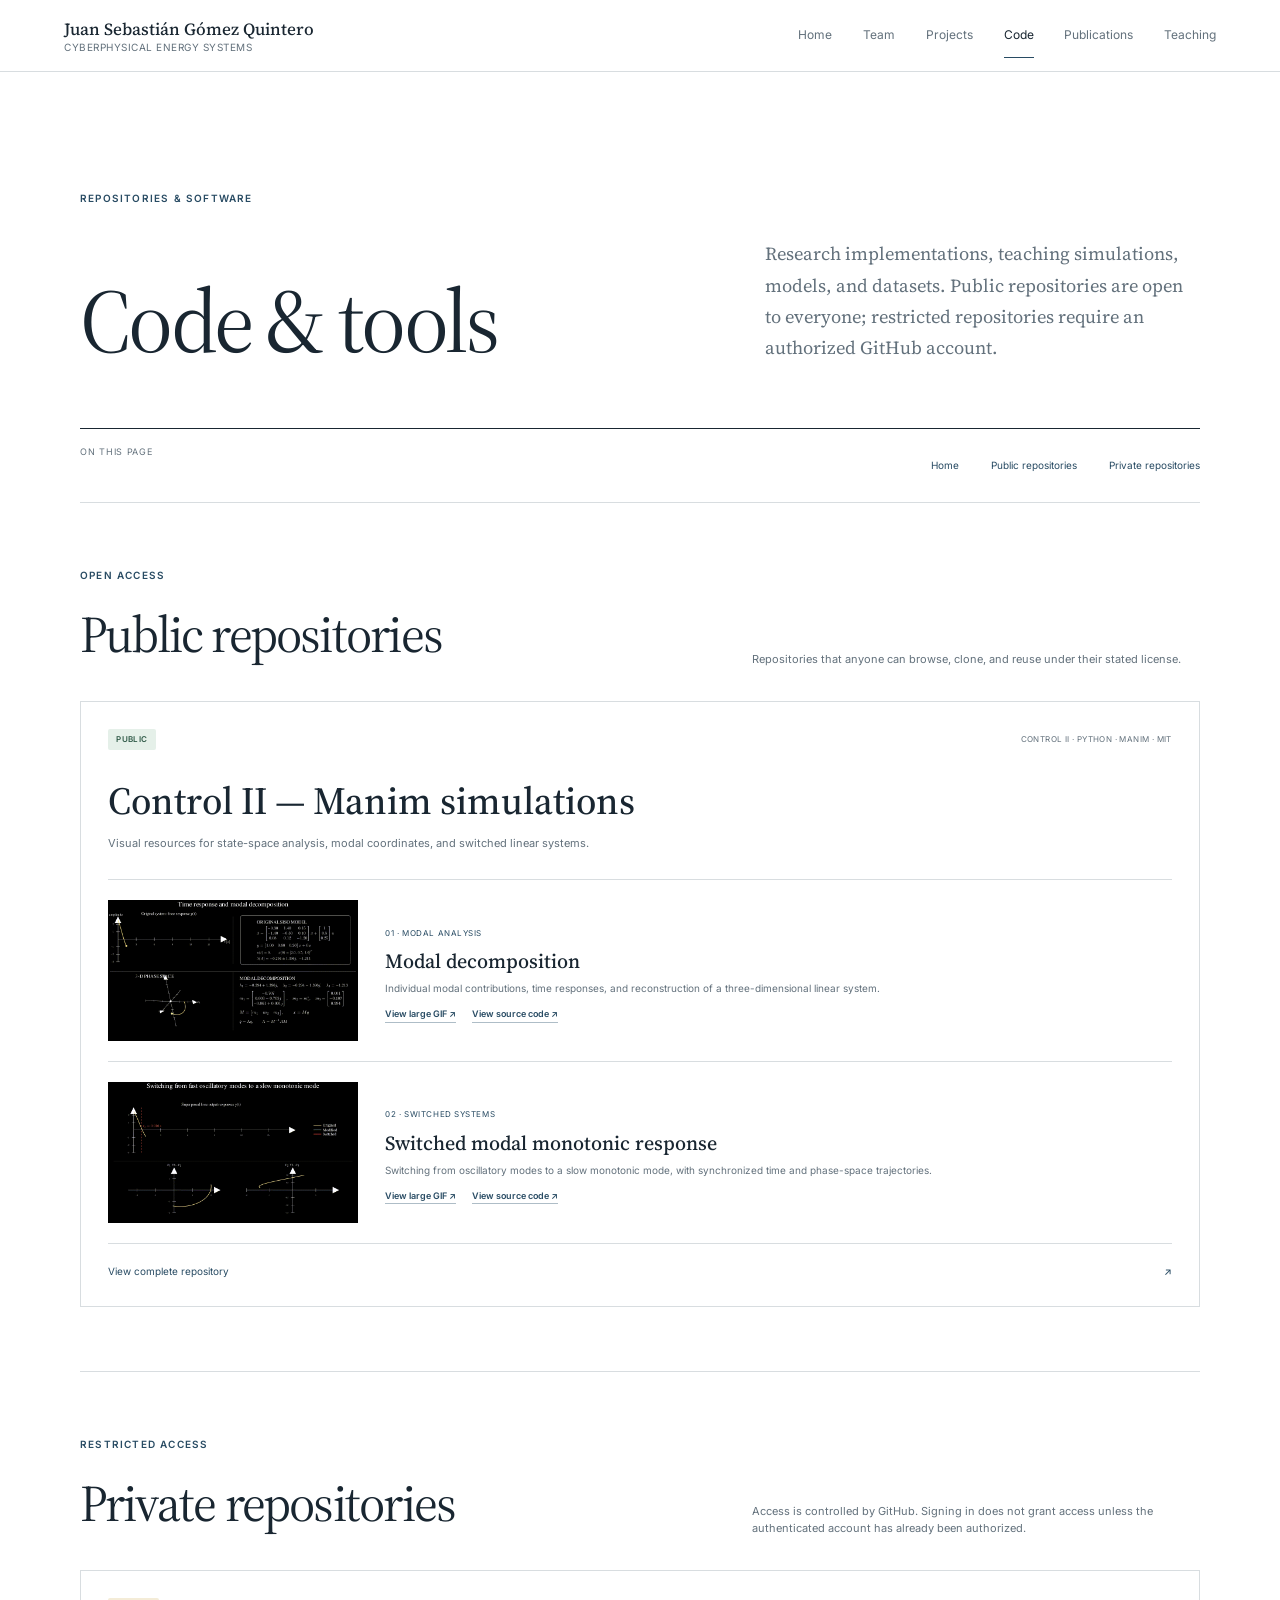
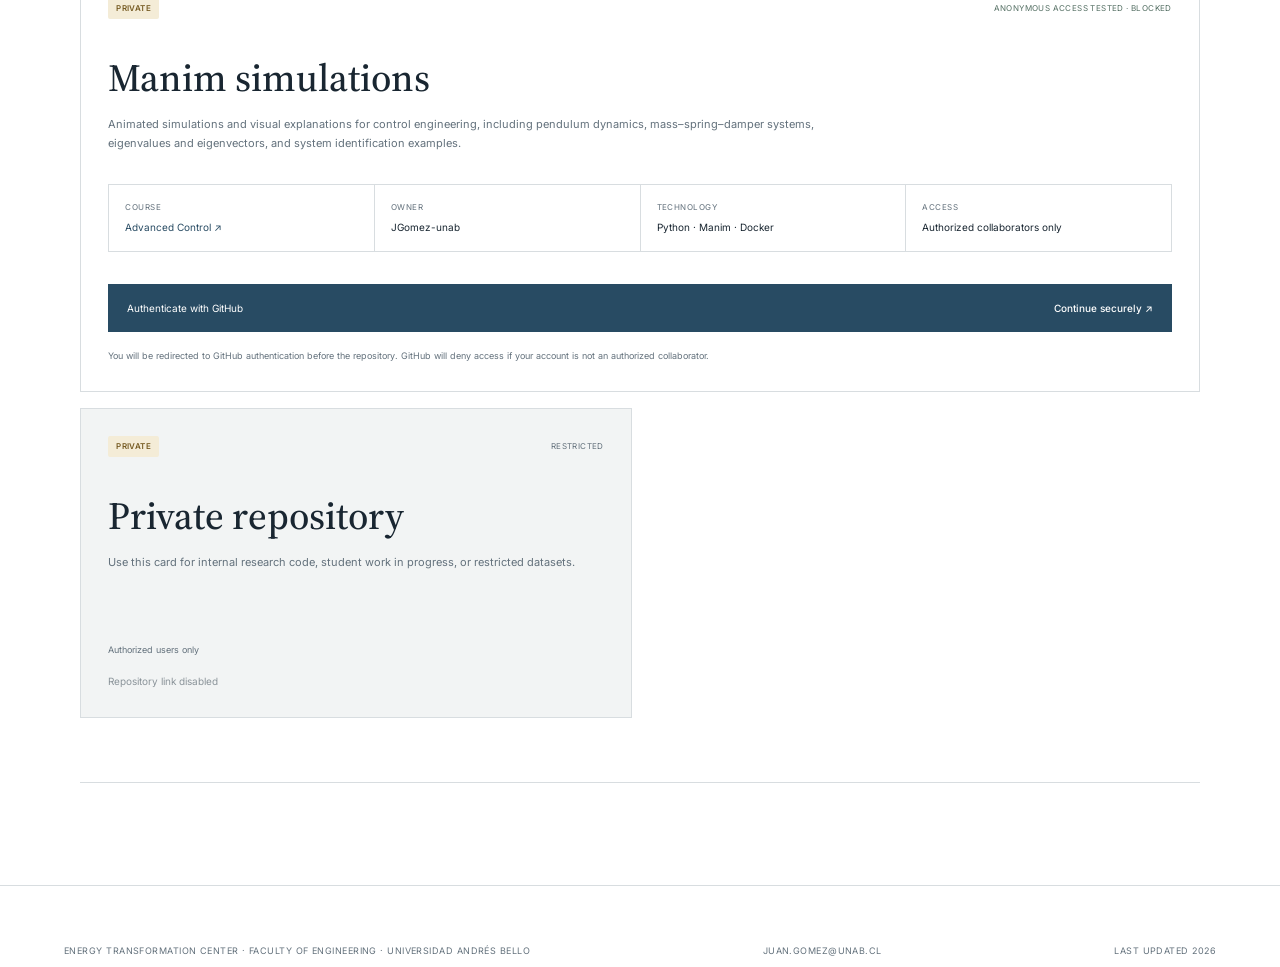
==== commit 69f3b3dc: "Sync CV publications and update team profiles" ====
--- a/code.html
+++ b/code.html
@@ -1,8 +1,8 @@
 <!doctype html>
 <html lang="en">
-<head><meta charset="UTF-8"><meta name="viewport" content="width=device-width,initial-scale=1"><meta name="description" content="Open and restricted code repositories for research and teaching in control and energy systems."><title>Code & Tools | Juan Sebastián Gómez</title><link rel="preconnect" href="https://fonts.googleapis.com"><link rel="preconnect" href="https://fonts.gstatic.com" crossorigin><link href="https://fonts.googleapis.com/css2?family=Inter:wght@400;500;600&family=Source+Serif+4:opsz,wght@8..60,400;8..60,500&display=swap" rel="stylesheet"><link rel="stylesheet" href="styles.css?v=panel-tracking-9"></head>
+<head><meta charset="UTF-8"><meta name="viewport" content="width=device-width,initial-scale=1"><meta name="description" content="Open and restricted code repositories for research and teaching in control and energy systems."><title>Code & Tools | Juan Sebastián Gómez Quintero</title><link rel="preconnect" href="https://fonts.googleapis.com"><link rel="preconnect" href="https://fonts.gstatic.com" crossorigin><link href="https://fonts.googleapis.com/css2?family=Inter:wght@400;500;600&family=Source+Serif+4:opsz,wght@8..60,400;8..60,500&display=swap" rel="stylesheet"><link rel="stylesheet" href="styles.css?v=site-26"></head>
 <body><a class="skip-link" href="#main">Skip to content</a>
-<header class="site-header"><a class="identity" href="index.html"><span class="identity-text"><strong>Juan Sebastián Gómez</strong><small>Cyberphysical Energy Systems</small></span></a><button class="nav-toggle" type="button" aria-expanded="false" aria-controls="site-nav">Menu</button><nav id="site-nav" aria-label="Main navigation"><a href="index.html">Home</a><a href="team.html">Team</a><a href="projects.html">Projects</a><a class="active" href="code.html">Code</a><a href="publications.html">Publications</a><a href="teaching.html">Teaching</a></nav></header>
+<header class="site-header"><a class="identity" href="index.html"><span class="identity-text"><strong>Juan Sebastián Gómez Quintero</strong><small>Cyberphysical Energy Systems</small></span></a><button class="nav-toggle" type="button" aria-expanded="false" aria-controls="site-nav">Menu</button><nav id="site-nav" aria-label="Main navigation"><a href="index.html">Home</a><a href="team.html">Team</a><a href="projects.html">Projects</a><a class="active" href="code.html">Code</a><a href="publications.html">Publications</a><a href="teaching.html">Teaching</a></nav></header>
 
 <main id="main" class="code-page">
   <header class="listing-intro"><p class="overline">Repositories & software</p><h1>Code & tools</h1><p>Research implementations, teaching simulations, models, and datasets. Public repositories are open to everyone; restricted repositories require an authorized GitHub account.</p></header>
@@ -29,4 +29,4 @@
       <article class="repository-card placeholder"><div class="repo-top"><span class="visibility private">Private</span><span>Restricted</span></div><h3>Private repository</h3><p>Use this card for internal research code, student work in progress, or restricted datasets.</p><div class="repo-meta"><span>Authorized users only</span></div><span class="disabled-link" aria-disabled="true">Repository link disabled</span></article>
     </div>
   </section>
-</main><footer><p>Energy Transformation Center · Faculty of Engineering · Universidad Andrés Bello</p><p>juan.gomez@unab.cl</p><p>Last updated <span id="updated-year"></span></p></footer><script src="script.js"></script></body></html>
+</main><footer><p>Energy Transformation Center · Faculty of Engineering · Universidad Andrés Bello</p><p>juan.gomez@unab.cl</p><p>Last updated <span id="updated-year"></span></p></footer><script src="script.js?v=site-26"></script></body></html>
--- a/styles.css
+++ b/styles.css
@@ -1,7 +1,7 @@
 :root{--ink:#192631;--blue:#284b63;--muted:#63717c;--line:#d8dde0;--soft:#f2f4f4;--paper:#fff;--serif:"Source Serif 4",Georgia,serif;--sans:"Inter",Arial,sans-serif}
 *{box-sizing:border-box}body{margin:0;color:var(--ink);background:var(--paper);font:15px/1.6 var(--sans)}a{color:inherit;text-decoration:none}.skip-link{position:fixed;top:-5rem;left:1rem;z-index:100;padding:.7rem 1rem;background:var(--ink);color:white}.skip-link:focus{top:1rem}
 .site-header{min-height:72px;padding:0 clamp(1.5rem,5vw,5rem);display:flex;align-items:center;justify-content:space-between;gap:3rem;border-bottom:1px solid var(--line)}.identity{display:flex;align-items:center;gap:.9rem}.identity-text{display:flex;flex-direction:column;line-height:1.35}.identity-text strong{font:500 17px var(--serif)}.identity-text small{color:var(--muted);font-size:10px;letter-spacing:.05em;text-transform:uppercase}nav{display:flex;gap:clamp(1.2rem,2.4vw,2.6rem);font-size:12px}nav a{padding:.75rem 0;color:var(--muted);border-bottom:1px solid transparent}nav a:hover,nav a.active{color:var(--ink);border-color:var(--blue)}.nav-toggle{display:none;border:1px solid var(--line);background:white;padding:.5rem .8rem;font:inherit}
-.home{width:min(1320px,calc(100% - clamp(3rem,10vw,10rem)));margin:auto;min-height:calc(100vh - 184px);padding:clamp(3rem,7vh,5.5rem) 0;display:grid;grid-template-columns:minmax(0,1.45fr) minmax(340px,.75fr);gap:clamp(4rem,8vw,9rem);align-items:center}.profile{display:grid;grid-template-columns:minmax(190px,31%) 1fr;gap:clamp(2rem,4vw,4rem);align-items:start}.portrait{aspect-ratio:4/5;background:var(--soft);border:1px solid var(--line);display:flex;flex-direction:column;align-items:center;justify-content:center;color:var(--muted)}.portrait span{color:#a6b0b6;font:clamp(2.5rem,5vw,4.5rem) var(--serif)}.portrait small{font-size:9px;letter-spacing:.1em;text-transform:uppercase}.overline{margin:0 0 1.2rem;color:var(--blue);font-size:10px;font-weight:600;letter-spacing:.12em;text-transform:uppercase}h1{margin:0;font:400 clamp(3.3rem,5.5vw,6rem)/.93 var(--serif);letter-spacing:-.045em}.affiliation{margin:1.5rem 0;color:var(--muted);font-size:13px}.affiliation a,.profile-links a{color:var(--blue);border-bottom:1px solid #aebdc7}.biography{max-width:660px;margin:0;color:#46545e;font:clamp(1.05rem,1.4vw,1.25rem)/1.65 var(--serif)}.profile-links{display:flex;flex-wrap:wrap;gap:.65rem 1.5rem;margin-top:1.8rem}.profile-links a{font-size:11px;font-weight:600}.profile-links a:after{content:" ↗"}
+.home{width:min(1320px,calc(100% - clamp(3rem,10vw,10rem)));margin:auto;min-height:calc(100vh - 184px);padding:clamp(3rem,7vh,5.5rem) 0;display:grid;grid-template-columns:minmax(0,1.45fr) minmax(340px,.75fr);gap:clamp(4rem,8vw,9rem);align-items:center}.profile{display:grid;grid-template-columns:minmax(190px,31%) 1fr;gap:clamp(2rem,4vw,4rem);align-items:start}.portrait{aspect-ratio:4/3;background:var(--soft);border:1px solid var(--line);display:flex;flex-direction:column;align-items:center;justify-content:center;color:var(--muted);overflow:hidden}.portrait img{display:block;width:100%;height:100%;object-fit:cover;object-position:center}.portrait span{color:#a6b0b6;font:clamp(2.5rem,5vw,4.5rem) var(--serif)}.portrait small{font-size:9px;letter-spacing:.1em;text-transform:uppercase}.overline{margin:0 0 1.2rem;color:var(--blue);font-size:10px;font-weight:600;letter-spacing:.12em;text-transform:uppercase}h1{margin:0;font:400 clamp(3.3rem,5.5vw,6rem)/.93 var(--serif);letter-spacing:-.045em}.affiliation{margin:1.5rem 0;color:var(--muted);font-size:13px}.affiliation a,.profile-links a{color:var(--blue);border-bottom:1px solid #aebdc7}.biography{max-width:660px;margin:0;color:#46545e;font:clamp(1.05rem,1.4vw,1.25rem)/1.65 var(--serif)}.profile-links{display:flex;flex-wrap:wrap;gap:.65rem 1.5rem;margin-top:1.8rem}.profile-links a{font-size:11px;font-weight:600}.profile-links a:after{content:" ↗"}
 .directory{align-self:stretch;display:flex;flex-direction:column;justify-content:center;border-top:1px solid var(--ink)}.directory>.overline{margin:0;padding:1.1rem 0;border-bottom:1px solid var(--line)}.directory-link{display:grid;grid-template-columns:1fr 28px;gap:.35rem 1rem;padding:1.25rem 0;border-bottom:1px solid var(--line);transition:padding .2s,color .2s}.directory-link:hover{padding-left:.6rem;color:var(--blue)}.directory-link span{display:flex;align-items:baseline;gap:1rem}.directory-link small{width:18px;color:#89949b;font-size:9px}.directory-link strong{font:500 20px var(--serif)}.directory-link p{grid-column:1;margin:0 0 0 34px;color:var(--muted);font-size:11px}.directory-link b{grid-column:2;grid-row:1/3;align-self:center;font-size:18px;font-weight:400}
 footer{min-height:82px;padding:.55rem clamp(1.5rem,5vw,5rem);display:flex;justify-content:space-between;align-items:flex-end;gap:2rem;border-top:1px solid var(--line);color:var(--muted);font-size:9px;letter-spacing:.05em;text-transform:uppercase}footer p{margin:0}
 @media(max-width:960px){.site-header{min-height:68px}.nav-toggle{display:block}nav{display:none;position:absolute;z-index:20;top:68px;left:0;right:0;padding:1rem 1.5rem;background:white;border-bottom:1px solid var(--line);flex-direction:column;gap:0}nav.open{display:flex}nav a{width:100%}.home{width:min(760px,calc(100% - 3rem));min-height:auto;grid-template-columns:1fr;gap:4rem;padding:4rem 0}.directory{min-height:390px}}
@@ -33,6 +33,10 @@
 .student-modal{width:min(780px,calc(100% - 2rem));max-height:82vh;margin:auto;padding:0;border:1px solid var(--line);color:var(--ink);background:var(--paper);box-shadow:0 24px 70px rgba(25,38,49,.16);overflow:auto}.student-modal::backdrop{background:rgba(25,38,49,.24);backdrop-filter:blur(2px)}.student-modal-close{position:absolute;z-index:2;top:1rem;right:1rem;padding:.4rem .55rem;border:1px solid var(--line);background:var(--paper);color:var(--muted);font:9px var(--sans);text-transform:uppercase;letter-spacing:.05em;cursor:pointer}.student-modal-header{display:grid;grid-template-columns:140px 1fr;gap:2rem;align-items:center;padding:2.5rem;border-bottom:1px solid var(--line)}.student-modal-photo{aspect-ratio:1;display:grid;place-items:center;background:var(--soft);border:1px solid var(--line);color:#a6b0b6;font:1.5rem var(--serif)}.student-modal-header .overline{margin-bottom:.5rem}.student-modal-header h2{margin:0;font:400 clamp(2.5rem,5vw,4.5rem)/1 var(--serif);letter-spacing:-.035em}.student-modal-header>div>p:last-child{max-width:470px;margin:.8rem 0 0;color:var(--muted);font:1rem/1.55 var(--serif)}.student-modal-content{display:grid;grid-template-columns:.85fr 1.15fr;gap:3rem;padding:2.5rem}.student-modal-content h3{margin:2rem 0 .75rem;font:500 1.25rem var(--serif)}.student-modal-content .student-facts{margin-top:0}.student-modal-content .student-project{padding:1rem}.student-modal-content .student-publications a:first-child{padding-top:0}.student-modal[open]{animation:student-modal-in .18s ease-out}@keyframes student-modal-in{from{opacity:0;transform:translateY(8px)}to{opacity:1;transform:none}}@media(max-width:620px){.student-modal-header,.student-modal-content{grid-template-columns:1fr}.student-modal-header{gap:1.2rem;padding:2rem}.student-modal-photo{width:100px}.student-modal-content{gap:2rem;padding:2rem}}
 .student-education{margin-top:0}.student-modal-content .modal-section-title{margin:1.5rem 0 .5rem}.student-modal-content .modal-field-title{margin:1.25rem 0 .5rem;color:var(--muted);font-size:9px;text-transform:uppercase;letter-spacing:.06em}.student-modal-content .student-project{padding:.75rem}.student-modal-content .student-project strong{font:500 13px/1.3 var(--serif)}.student-modal-content .student-project span{margin-top:.4rem;font-size:8px}.student-modal-content .student-publications a{padding:.65rem 0}.student-modal-content .student-publications span{font-size:8px}.student-modal-content .student-publications strong{font:500 13px/1.25 var(--serif)}
 .member-card .member-photo{width:50%}.member-info h3 a{color:inherit;font:inherit;border-bottom:0}.member-card a.member-photo:hover{border-color:var(--blue)}.development-list article{padding:.65rem 0;border-bottom:1px solid var(--line)}.development-list small{display:block;margin-top:.25rem;color:var(--muted);font-size:8px;line-height:1.4}
+.student-modal-photo img{width:100%;height:100%;display:block;object-fit:cover}
+.alumni-list h3 a{color:inherit}.alumni-list h3 a:hover{color:var(--blue)}
+.member-photo img,.student-photo img{width:100%;height:100%;display:block;object-fit:cover}
+.progress-callout{display:flex;align-items:flex-end;justify-content:space-between;gap:2rem;padding:3rem 0;border-bottom:1px solid var(--line);scroll-margin-top:55px}.progress-callout h2{margin:.35rem 0;font:400 clamp(2.5rem,4vw,4rem) var(--serif);letter-spacing:-.035em}.progress-callout p:last-child{margin:.5rem 0 0;color:var(--muted);font-size:10px}.progress-callout button{min-width:190px;padding:.9rem 1rem;border:1px solid var(--line);background:var(--paper);color:var(--blue);font:500 10px var(--sans);cursor:pointer}.progress-callout button span{float:right}.progress-callout button:hover{border-color:var(--blue)}.publication-modal{width:min(850px,calc(100% - 2rem));max-height:82vh;margin:auto;padding:2.5rem;border:1px solid var(--line);color:var(--ink);background:var(--paper);box-shadow:0 24px 70px rgba(25,38,49,.16);overflow:auto}.publication-modal::backdrop{background:rgba(25,38,49,.24);backdrop-filter:blur(2px)}.publication-modal-close{position:absolute;top:1rem;right:1rem;padding:.4rem .55rem;border:1px solid var(--line);background:var(--paper);color:var(--muted);font:9px var(--sans);text-transform:uppercase;cursor:pointer}.publication-modal>header{padding:0 0 2rem;border-bottom:1px solid var(--ink)}.publication-modal>header h2{margin:.4rem 0;font:400 clamp(2.5rem,5vw,4.5rem)/1 var(--serif);letter-spacing:-.035em}.publication-modal>header>p:last-child{margin:.75rem 0 0;color:var(--muted);font-size:10px}.publication-modal .bibliography{margin-top:1.5rem}.publication-modal[open]{animation:student-modal-in .18s ease-out}@media(max-width:620px){.progress-callout{align-items:stretch;flex-direction:column}.publication-modal{padding:2rem}}
 @media(max-width:760px){.listing-intro,.student-hero,.student-content,.project-columns{grid-template-columns:1fr}.listing-intro .overline{margin-bottom:0}.project-index,.publication-index{margin-left:-1.5rem;margin-right:-1.5rem;padding-left:1.5rem;padding-right:1.5rem;overflow-x:auto;white-space:nowrap}.project-index span,.publication-index span{display:none}.project-memories>div{grid-template-columns:1fr}.publication-year{grid-template-columns:1fr;gap:1rem}.publication-year>h2{transform:none}.student-photo{width:180px}.student-facts div{grid-template-columns:90px 1fr}}
 
 /* Teaching */
